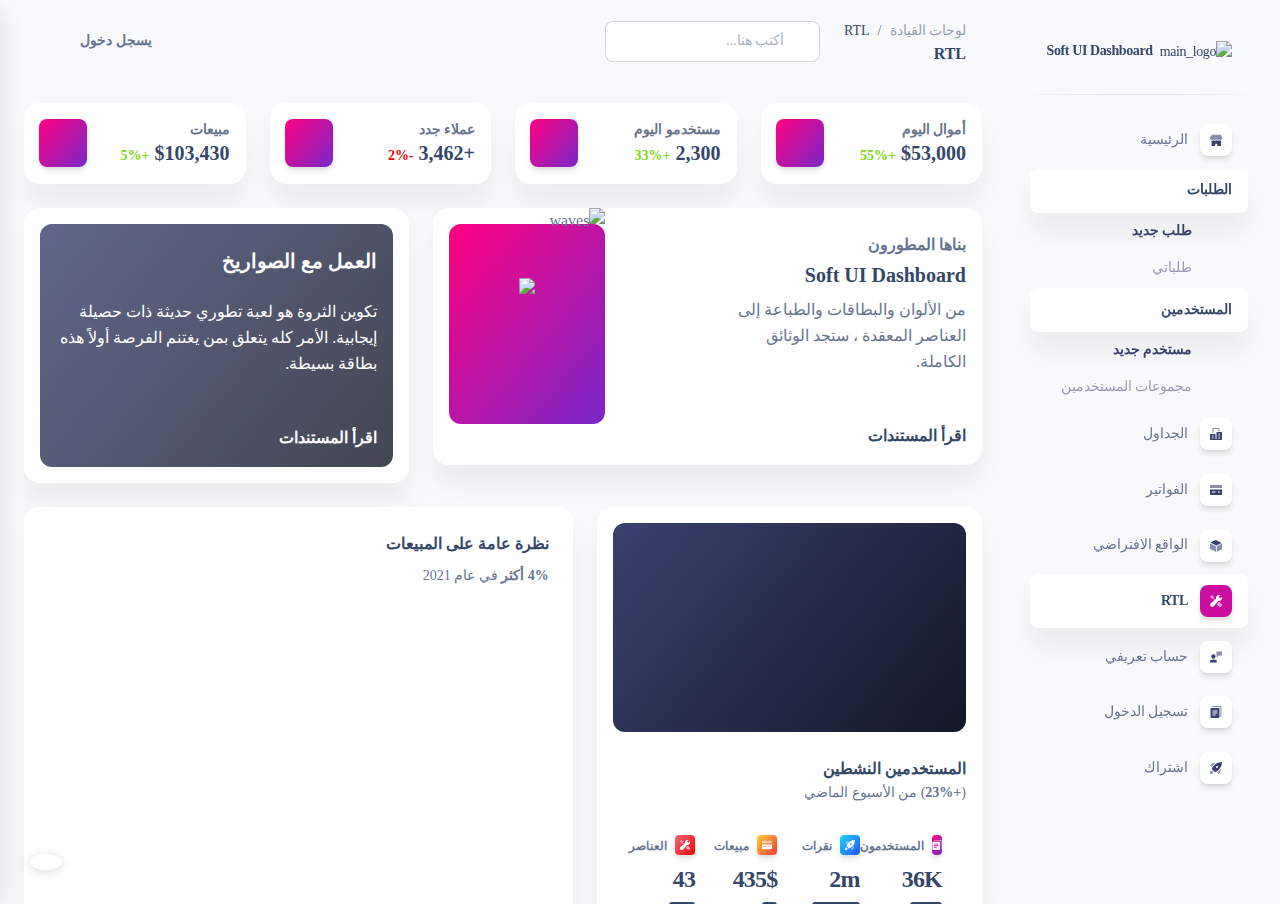
==== pages/index.html @ 24df9a66 "added new user page renamed rtl to index" ====
<!--
=========================================================
* Soft UI Dashboard - v1.0.3
=========================================================

* Product Page: https://www.creative-tim.com/product/soft-ui-dashboard
* Copyright 2021 Creative Tim (https://www.creative-tim.com)
* Licensed under MIT (https://www.creative-tim.com/license)

* Coded by Creative Tim

=========================================================

* The above copyright notice and this permission notice shall be included in all copies or substantial portions of the Software.
-->
<!DOCTYPE html>
<html lang="ar" dir="rtl">

<head>
  <meta charset="utf-8" />
  <meta name="viewport" content="width=device-width, initial-scale=1, shrink-to-fit=no">
  <link rel="apple-touch-icon" sizes="76x76" href="../assets/img/apple-icon.png">
  <link rel="icon" type="image/png" href="../assets/img/favicon.png">
  <title>
    Soft UI Dashboard by Creative Tim
  </title>
  <!--     Fonts and icons     -->
  <link href="https://fonts.googleapis.com/css?family=Open+Sans:300,400,600,700" rel="stylesheet" />
  <!-- Nucleo Icons -->
  <link href="../assets/css/nucleo-icons.css" rel="stylesheet" />
  <link href="../assets/css/nucleo-svg.css" rel="stylesheet" />
  <!-- Font Awesome Icons -->
  <script src="https://kit.fontawesome.com/42d5adcbca.js" crossorigin="anonymous"></script>
  <link href="../assets/css/nucleo-svg.css" rel="stylesheet" />
  <!-- Saudi font-->
  <link rel="stylesheet" type="text/css" href="https://www.fontstatic.com/f=hanimation" />
  <!-- CSS Files -->
  <link id="pagestyle" href="../assets/css/soft-ui-dashboard-rtl.css" rel="stylesheet" />
</head>

<body class="g-sidenav-show rtl bg-gray-100" style="font-family: 'hanimation' !important;">
  <aside class="sidenav navbar navbar-vertical navbar-expand-xs border-0 border-radius-xl my-3 fixed-end me-3 rotate-caret" id="sidenav-main">
    <div class="sidenav-header">
      <i class="fas fa-times p-3 cursor-pointer text-secondary opacity-5 position-absolute start-0 top-0 d-none d-xl-none" aria-hidden="true" id="iconSidenav"></i>
      <a class="navbar-brand m-0" href="https://demos.creative-tim.com/soft-ui-dashboard/pages/dashboard.html" target="_blank">
        <img src="../assets/img/logo-ct.png" class="navbar-brand-img h-100" alt="main_logo">
        <span class="me-1 font-weight-bold">Soft UI Dashboard</span>
      </a>
    </div>
    <hr class="horizontal dark mt-0">
    <div class="collapse navbar-collapse px-0 w-auto  max-height-vh-100 h-100" id="sidenav-collapse-main">
      <ul class="navbar-nav">
        <li class="nav-item">
          <a class="nav-link " href="../pages/dashboard.html">
            <div class="icon icon-shape icon-sm shadow border-radius-md bg-white text-center ms-2 d-flex align-items-center justify-content-center">
              <svg width="12px" height="12px" viewBox="0 0 45 40" version="1.1" xmlns="http://www.w3.org/2000/svg" xmlns:xlink="http://www.w3.org/1999/xlink">
                <title>shop </title>
                <g stroke="none" stroke-width="1" fill="none" fill-rule="evenodd">
                  <g transform="translate(-1716.000000, -439.000000)" fill="#FFFFFF" fill-rule="nonzero">
                    <g transform="translate(1716.000000, 291.000000)">
                      <g transform="translate(0.000000, 148.000000)">
                        <path class="color-background opacity-6" d="M46.7199583,10.7414583 L40.8449583,0.949791667 C40.4909749,0.360605034 39.8540131,0 39.1666667,0 L7.83333333,0 C7.1459869,0 6.50902508,0.360605034 6.15504167,0.949791667 L0.280041667,10.7414583 C0.0969176761,11.0460037 -1.23209662e-05,11.3946378 -1.23209662e-05,11.75 C-0.00758042603,16.0663731 3.48367543,19.5725301 7.80004167,19.5833333 L7.81570833,19.5833333 C9.75003686,19.5882688 11.6168794,18.8726691 13.0522917,17.5760417 C16.0171492,20.2556967 20.5292675,20.2556967 23.494125,17.5760417 C26.4604562,20.2616016 30.9794188,20.2616016 33.94575,17.5760417 C36.2421905,19.6477597 39.5441143,20.1708521 42.3684437,18.9103691 C45.1927731,17.649886 47.0084685,14.8428276 47.0000295,11.75 C47.0000295,11.3946378 46.9030823,11.0460037 46.7199583,10.7414583 Z"></path>
                        <path class="color-background" d="M39.198,22.4912623 C37.3776246,22.4928106 35.5817531,22.0149171 33.951625,21.0951667 L33.92225,21.1107282 C31.1430221,22.6838032 27.9255001,22.9318916 24.9844167,21.7998837 C24.4750389,21.605469 23.9777983,21.3722567 23.4960833,21.1018359 L23.4745417,21.1129513 C20.6961809,22.6871153 17.4786145,22.9344611 14.5386667,21.7998837 C14.029926,21.6054643 13.533337,21.3722507 13.0522917,21.1018359 C11.4250962,22.0190609 9.63246555,22.4947009 7.81570833,22.4912623 C7.16510551,22.4842162 6.51607673,22.4173045 5.875,22.2911849 L5.875,44.7220845 C5.875,45.9498589 6.7517757,46.9451667 7.83333333,46.9451667 L19.5833333,46.9451667 L19.5833333,33.6066734 L27.4166667,33.6066734 L27.4166667,46.9451667 L39.1666667,46.9451667 C40.2482243,46.9451667 41.125,45.9498589 41.125,44.7220845 L41.125,22.2822926 C40.4887822,22.4116582 39.8442868,22.4815492 39.198,22.4912623 Z"></path>
                      </g>
                    </g>
                  </g>
                </g>
              </svg>
            </div>
            <span class="nav-link-text me-1">الرئيسية</span>
          </a>
        </li>
        <li class="nav-item">
          <a data-bs-toggle="collapse" href="#orders" class="nav-link active" aria-controls="orders" role="button" aria-expanded="true">
            
            <span class="nav-link-text ms-1">الطلبات</span>
          </a>
          <div class="collapse show" id="orders">
            <ul class="nav ms-4 ps-3">
              <li class="nav-item active">
                <a class="nav-link active" href="../../pages/dashboards/default.html">
                  <span class="sidenav-mini-icon"> D </span>
                  <span class="sidenav-normal"> طلب جديد </span>
                </a>
              </li>
              <li class="nav-item ">
                <a class="nav-link " href="../../pages/dashboards/automotive.html">
                  <span class="sidenav-mini-icon"> A </span>
                  <span class="sidenav-normal"> طلباتي </span>
                </a>
              </li>
            </ul>
          </div>
        </li>
        <li class="nav-item">
          <a data-bs-toggle="collapse" href="#usersSection" class="nav-link active" aria-controls="#usersSection" role="button" aria-expanded="false">
            <span class="nav-link-text ms-1">المستخدمين</span>
          </a>
          <div class="collapse show" id="usersSection">
            <ul class="nav ms-4 ps-3">
              <li class="nav-item active">
                <a class="nav-link active" href="../../pages/dashboards/default.html">
                  <span class="sidenav-mini-icon"> D </span>
                  <span class="sidenav-normal">مستخدم جديد</span>
                </a>
              </li>
              <li class="nav-item ">
                <a class="nav-link " href="../../pages/dashboards/automotive.html">
                  <span class="sidenav-mini-icon"> A </span>
                  <span class="sidenav-normal"> مجموعات المستخدمين </span>
                </a>
              </li>
            </ul>
          </div>
        </li>
        <li class="nav-item">
          <a class="nav-link " href="../pages/tables.html">
            <div class="icon icon-shape icon-sm shadow border-radius-md bg-white text-center ms-2 d-flex align-items-center justify-content-center">
              <svg width="12px" height="12px" viewBox="0 0 42 42" version="1.1" xmlns="http://www.w3.org/2000/svg" xmlns:xlink="http://www.w3.org/1999/xlink">
                <title>office</title>
                <g stroke="none" stroke-width="1" fill="none" fill-rule="evenodd">
                  <g transform="translate(-1869.000000, -293.000000)" fill="#FFFFFF" fill-rule="nonzero">
                    <g transform="translate(1716.000000, 291.000000)">
                      <g transform="translate(153.000000, 2.000000)">
                        <path class="color-background opacity-6" d="M12.25,17.5 L8.75,17.5 L8.75,1.75 C8.75,0.78225 9.53225,0 10.5,0 L31.5,0 C32.46775,0 33.25,0.78225 33.25,1.75 L33.25,12.25 L29.75,12.25 L29.75,3.5 L12.25,3.5 L12.25,17.5 Z"></path>
                        <path class="color-background" d="M40.25,14 L24.5,14 C23.53225,14 22.75,14.78225 22.75,15.75 L22.75,38.5 L19.25,38.5 L19.25,22.75 C19.25,21.78225 18.46775,21 17.5,21 L1.75,21 C0.78225,21 0,21.78225 0,22.75 L0,40.25 C0,41.21775 0.78225,42 1.75,42 L40.25,42 C41.21775,42 42,41.21775 42,40.25 L42,15.75 C42,14.78225 41.21775,14 40.25,14 Z M12.25,36.75 L7,36.75 L7,33.25 L12.25,33.25 L12.25,36.75 Z M12.25,29.75 L7,29.75 L7,26.25 L12.25,26.25 L12.25,29.75 Z M35,36.75 L29.75,36.75 L29.75,33.25 L35,33.25 L35,36.75 Z M35,29.75 L29.75,29.75 L29.75,26.25 L35,26.25 L35,29.75 Z M35,22.75 L29.75,22.75 L29.75,19.25 L35,19.25 L35,22.75 Z"></path>
                      </g>
                    </g>
                  </g>
                </g>
              </svg>
            </div>
            <span class="nav-link-text me-1">الجداول</span>
          </a>
        </li>
        <li class="nav-item">
          <a class="nav-link " href="../pages/billing.html">
            <div class="icon icon-shape icon-sm shadow border-radius-md bg-white text-center ms-2 d-flex align-items-center justify-content-center">
              <svg width="12px" height="12px" viewBox="0 0 43 36" version="1.1" xmlns="http://www.w3.org/2000/svg" xmlns:xlink="http://www.w3.org/1999/xlink">
                <title>credit-card</title>
                <g stroke="none" stroke-width="1" fill="none" fill-rule="evenodd">
                  <g transform="translate(-2169.000000, -745.000000)" fill="#FFFFFF" fill-rule="nonzero">
                    <g transform="translate(1716.000000, 291.000000)">
                      <g transform="translate(453.000000, 454.000000)">
                        <path class="color-background opacity-6" d="M43,10.7482083 L43,3.58333333 C43,1.60354167 41.3964583,0 39.4166667,0 L3.58333333,0 C1.60354167,0 0,1.60354167 0,3.58333333 L0,10.7482083 L43,10.7482083 Z"></path>
                        <path class="color-background" d="M0,16.125 L0,32.25 C0,34.2297917 1.60354167,35.8333333 3.58333333,35.8333333 L39.4166667,35.8333333 C41.3964583,35.8333333 43,34.2297917 43,32.25 L43,16.125 L0,16.125 Z M19.7083333,26.875 L7.16666667,26.875 L7.16666667,23.2916667 L19.7083333,23.2916667 L19.7083333,26.875 Z M35.8333333,26.875 L28.6666667,26.875 L28.6666667,23.2916667 L35.8333333,23.2916667 L35.8333333,26.875 Z"></path>
                      </g>
                    </g>
                  </g>
                </g>
              </svg>
            </div>
            <span class="nav-link-text me-1">الفواتير</span>
          </a>
        </li>
        <li class="nav-item">
          <a class="nav-link " href="../pages/virtual-reality.html">
            <div class="icon icon-shape icon-sm shadow border-radius-md bg-white text-center ms-2 d-flex align-items-center justify-content-center">
              <svg width="12px" height="12px" viewBox="0 0 42 42" version="1.1" xmlns="http://www.w3.org/2000/svg" xmlns:xlink="http://www.w3.org/1999/xlink">
                <title>box-3d-50</title>
                <g stroke="none" stroke-width="1" fill="none" fill-rule="evenodd">
                  <g transform="translate(-2319.000000, -291.000000)" fill="#FFFFFF" fill-rule="nonzero">
                    <g transform="translate(1716.000000, 291.000000)">
                      <g transform="translate(603.000000, 0.000000)">
                        <path class="color-background" d="M22.7597136,19.3090182 L38.8987031,11.2395234 C39.3926816,10.9925342 39.592906,10.3918611 39.3459167,9.89788265 C39.249157,9.70436312 39.0922432,9.5474453 38.8987261,9.45068056 L20.2741875,0.1378125 L20.2741875,0.1378125 C19.905375,-0.04725 19.469625,-0.04725 19.0995,0.1378125 L3.1011696,8.13815822 C2.60720568,8.38517662 2.40701679,8.98586148 2.6540352,9.4798254 C2.75080129,9.67332903 2.90771305,9.83023153 3.10122239,9.9269862 L21.8652864,19.3090182 C22.1468139,19.4497819 22.4781861,19.4497819 22.7597136,19.3090182 Z"></path>
                        <path class="color-background opacity-6" d="M23.625,22.429159 L23.625,39.8805372 C23.625,40.4328219 24.0727153,40.8805372 24.625,40.8805372 C24.7802551,40.8805372 24.9333778,40.8443874 25.0722402,40.7749511 L41.2741875,32.673375 L41.2741875,32.673375 C41.719125,32.4515625 42,31.9974375 42,31.5 L42,14.241659 C42,13.6893742 41.5522847,13.241659 41,13.241659 C40.8447549,13.241659 40.6916418,13.2778041 40.5527864,13.3472318 L24.1777864,21.5347318 C23.8390024,21.7041238 23.625,22.0503869 23.625,22.429159 Z"></path>
                        <path class="color-background opacity-6" d="M20.4472136,21.5347318 L1.4472136,12.0347318 C0.953235098,11.7877425 0.352562058,11.9879669 0.105572809,12.4819454 C0.0361450918,12.6208008 6.47121774e-16,12.7739139 0,12.929159 L0,30.1875 L0,30.1875 C0,30.6849375 0.280875,31.1390625 0.7258125,31.3621875 L19.5528096,40.7750766 C20.0467945,41.0220531 20.6474623,40.8218132 20.8944388,40.3278283 C20.963859,40.1889789 21,40.0358742 21,39.8806379 L21,22.429159 C21,22.0503869 20.7859976,21.7041238 20.4472136,21.5347318 Z"></path>
                      </g>
                    </g>
                  </g>
                </g>
              </svg>
            </div>
            <span class="nav-link-text me-1">الواقع الافتراضي</span>
          </a>
        </li>
        <li class="nav-item">
          <a class="nav-link active" href="../pages/rtl.html">
            <div class="icon icon-shape icon-sm shadow border-radius-md bg-white text-center ms-2 d-flex align-items-center justify-content-center">
              <svg width="12px" height="12px" viewBox="0 0 40 40" version="1.1" xmlns="http://www.w3.org/2000/svg" xmlns:xlink="http://www.w3.org/1999/xlink">
                <title>settings</title>
                <g stroke="none" stroke-width="1" fill="none" fill-rule="evenodd">
                  <g transform="translate(-2020.000000, -442.000000)" fill="#FFFFFF" fill-rule="nonzero">
                    <g transform="translate(1716.000000, 291.000000)">
                      <g transform="translate(304.000000, 151.000000)">
                        <polygon class="color-background opacity-6" points="18.0883333 15.7316667 11.1783333 8.82166667 13.3333333 6.66666667 6.66666667 0 0 6.66666667 6.66666667 13.3333333 8.82166667 11.1783333 15.315 17.6716667"></polygon>
                        <path class="color-background opacity-6" d="M31.5666667,23.2333333 C31.0516667,23.2933333 30.53,23.3333333 30,23.3333333 C29.4916667,23.3333333 28.9866667,23.3033333 28.48,23.245 L22.4116667,30.7433333 L29.9416667,38.2733333 C32.2433333,40.575 35.9733333,40.575 38.275,38.2733333 L38.275,38.2733333 C40.5766667,35.9716667 40.5766667,32.2416667 38.275,29.94 L31.5666667,23.2333333 Z"></path>
                        <path class="color-background" d="M33.785,11.285 L28.715,6.215 L34.0616667,0.868333333 C32.82,0.315 31.4483333,0 30,0 C24.4766667,0 20,4.47666667 20,10 C20,10.99 20.1483333,11.9433333 20.4166667,12.8466667 L2.435,27.3966667 C0.95,28.7083333 0.0633333333,30.595 0.00333333333,32.5733333 C-0.0583333333,34.5533333 0.71,36.4916667 2.11,37.89 C3.47,39.2516667 5.27833333,40 7.20166667,40 C9.26666667,40 11.2366667,39.1133333 12.6033333,37.565 L27.1533333,19.5833333 C28.0566667,19.8516667 29.01,20 30,20 C35.5233333,20 40,15.5233333 40,10 C40,8.55166667 39.685,7.18 39.1316667,5.93666667 L33.785,11.285 Z"></path>
                      </g>
                    </g>
                  </g>
                </g>
              </svg>
            </div>
            <span class="nav-link-text me-1">RTL</span>
          </a>
        </li>
        <li class="nav-item">
          <a class="nav-link " href="../pages/profile.html">
            <div class="icon icon-shape icon-sm shadow border-radius-md bg-white text-center ms-2 d-flex align-items-center justify-content-center">
              <svg width="12px" height="12px" viewBox="0 0 46 42" version="1.1" xmlns="http://www.w3.org/2000/svg" xmlns:xlink="http://www.w3.org/1999/xlink">
                <title>customer-support</title>
                <g stroke="none" stroke-width="1" fill="none" fill-rule="evenodd">
                  <g transform="translate(-1717.000000, -291.000000)" fill="#FFFFFF" fill-rule="nonzero">
                    <g transform="translate(1716.000000, 291.000000)">
                      <g transform="translate(1.000000, 0.000000)">
                        <path class="color-background opacity-6" d="M45,0 L26,0 C25.447,0 25,0.447 25,1 L25,20 C25,20.379 25.214,20.725 25.553,20.895 C25.694,20.965 25.848,21 26,21 C26.212,21 26.424,20.933 26.6,20.8 L34.333,15 L45,15 C45.553,15 46,14.553 46,14 L46,1 C46,0.447 45.553,0 45,0 Z"></path>
                        <path class="color-background" d="M22.883,32.86 C20.761,32.012 17.324,31 13,31 C8.676,31 5.239,32.012 3.116,32.86 C1.224,33.619 0,35.438 0,37.494 L0,41 C0,41.553 0.447,42 1,42 L25,42 C25.553,42 26,41.553 26,41 L26,37.494 C26,35.438 24.776,33.619 22.883,32.86 Z"></path>
                        <path class="color-background" d="M13,28 C17.432,28 21,22.529 21,18 C21,13.589 17.411,10 13,10 C8.589,10 5,13.589 5,18 C5,22.529 8.568,28 13,28 Z"></path>
                      </g>
                    </g>
                  </g>
                </g>
              </svg>
            </div>
            <span class="nav-link-text me-1">حساب تعريفي</span>
          </a>
        </li>
        <li class="nav-item">
          <a class="nav-link " href="../pages/sign-in.html">
            <div class="icon icon-shape icon-sm shadow border-radius-md bg-white text-center ms-2 d-flex align-items-center justify-content-center">
              <svg width="12px" height="12px" viewBox="0 0 40 44" version="1.1" xmlns="http://www.w3.org/2000/svg" xmlns:xlink="http://www.w3.org/1999/xlink">
                <title>document</title>
                <g stroke="none" stroke-width="1" fill="none" fill-rule="evenodd">
                  <g transform="translate(-1870.000000, -591.000000)" fill="#FFFFFF" fill-rule="nonzero">
                    <g transform="translate(1716.000000, 291.000000)">
                      <g transform="translate(154.000000, 300.000000)">
                        <path class="color-background opacity-6" d="M40,40 L36.3636364,40 L36.3636364,3.63636364 L5.45454545,3.63636364 L5.45454545,0 L38.1818182,0 C39.1854545,0 40,0.814545455 40,1.81818182 L40,40 Z"></path>
                        <path class="color-background" d="M30.9090909,7.27272727 L1.81818182,7.27272727 C0.814545455,7.27272727 0,8.08727273 0,9.09090909 L0,41.8181818 C0,42.8218182 0.814545455,43.6363636 1.81818182,43.6363636 L30.9090909,43.6363636 C31.9127273,43.6363636 32.7272727,42.8218182 32.7272727,41.8181818 L32.7272727,9.09090909 C32.7272727,8.08727273 31.9127273,7.27272727 30.9090909,7.27272727 Z M18.1818182,34.5454545 L7.27272727,34.5454545 L7.27272727,30.9090909 L18.1818182,30.9090909 L18.1818182,34.5454545 Z M25.4545455,27.2727273 L7.27272727,27.2727273 L7.27272727,23.6363636 L25.4545455,23.6363636 L25.4545455,27.2727273 Z M25.4545455,20 L7.27272727,20 L7.27272727,16.3636364 L25.4545455,16.3636364 L25.4545455,20 Z"></path>
                      </g>
                    </g>
                  </g>
                </g>
              </svg>
            </div>
            <span class="nav-link-text me-1">تسجيل الدخول</span>
          </a>
        </li>
        <li class="nav-item">
          <a class="nav-link " href="../pages/sign-up.html">
            <div class="icon icon-shape icon-sm shadow border-radius-md bg-white text-center ms-2 d-flex align-items-center justify-content-center">
              <svg width="12px" height="20px" viewBox="0 0 40 40" version="1.1" xmlns="http://www.w3.org/2000/svg" xmlns:xlink="http://www.w3.org/1999/xlink">
                <title>spaceship</title>
                <g stroke="none" stroke-width="1" fill="none" fill-rule="evenodd">
                  <g transform="translate(-1720.000000, -592.000000)" fill="#FFFFFF" fill-rule="nonzero">
                    <g transform="translate(1716.000000, 291.000000)">
                      <g transform="translate(4.000000, 301.000000)">
                        <path class="color-background" d="M39.3,0.706666667 C38.9660984,0.370464027 38.5048767,0.192278529 38.0316667,0.216666667 C14.6516667,1.43666667 6.015,22.2633333 5.93166667,22.4733333 C5.68236407,23.0926189 5.82664679,23.8009159 6.29833333,24.2733333 L15.7266667,33.7016667 C16.2013871,34.1756798 16.9140329,34.3188658 17.535,34.065 C17.7433333,33.98 38.4583333,25.2466667 39.7816667,1.97666667 C39.8087196,1.50414529 39.6335979,1.04240574 39.3,0.706666667 Z M25.69,19.0233333 C24.7367525,19.9768687 23.3029475,20.2622391 22.0572426,19.7463614 C20.8115377,19.2304837 19.9992882,18.0149658 19.9992882,16.6666667 C19.9992882,15.3183676 20.8115377,14.1028496 22.0572426,13.5869719 C23.3029475,13.0710943 24.7367525,13.3564646 25.69,14.31 C26.9912731,15.6116662 26.9912731,17.7216672 25.69,19.0233333 L25.69,19.0233333 Z"></path>
                        <path class="color-background opacity-6" d="M1.855,31.4066667 C3.05106558,30.2024182 4.79973884,29.7296005 6.43969145,30.1670277 C8.07964407,30.6044549 9.36054508,31.8853559 9.7979723,33.5253085 C10.2353995,35.1652612 9.76258177,36.9139344 8.55833333,38.11 C6.70666667,39.9616667 0,40 0,40 C0,40 0,33.2566667 1.855,31.4066667 Z"></path>
                        <path class="color-background opacity-6" d="M17.2616667,3.90166667 C12.4943643,3.07192755 7.62174065,4.61673894 4.20333333,8.04166667 C3.31200265,8.94126033 2.53706177,9.94913142 1.89666667,11.0416667 C1.5109569,11.6966059 1.61721591,12.5295394 2.155,13.0666667 L5.47,16.3833333 C8.55036617,11.4946947 12.5559074,7.25476565 17.2616667,3.90166667 L17.2616667,3.90166667 Z"></path>
                        <path class="color-background opacity-6" d="M36.0983333,22.7383333 C36.9280725,27.5056357 35.3832611,32.3782594 31.9583333,35.7966667 C31.0587397,36.6879974 30.0508686,37.4629382 28.9583333,38.1033333 C28.3033941,38.4890431 27.4704606,38.3827841 26.9333333,37.845 L23.6166667,34.53 C28.5053053,31.4496338 32.7452344,27.4440926 36.0983333,22.7383333 L36.0983333,22.7383333 Z"></path>
                      </g>
                    </g>
                  </g>
                </g>
              </svg>
            </div>
            <span class="nav-link-text me-1">اشتراك</span>
          </a>
        </li>
      </ul>
    </div>
    <div class="sidenav-footer mx-3 ">
      <div class="card card-background shadow-none card-background-mask-secondary" id="sidenavCard">
        <div class="full-background" style="background-image: url('../assets/img/curved-images/white-curved.jpeg')"></div>
        <div class="card-body text-start p-3 w-100">
          <div class="icon icon-shape icon-sm bg-white shadow text-center mb-3 d-flex align-items-center justify-content-center border-radius-md">
            <i class="ni ni-diamond text-dark text-gradient text-lg top-0" aria-hidden="true" id="sidenavCardIcon"></i>
          </div>
          <div class="docs-info">
            <h6 class="text-white up mb-0 text-end">تحتاج مساعدة?</h6>
            <p class="text-xs font-weight-bold text-end">يرجى التحقق من مستنداتنا</p>
            <a href="https://www.creative-tim.com/learning-lab/bootstrap/license/soft-ui-dashboard" target="_blank" class="btn btn-white btn-sm w-100 mb-0">توثيق</a>
          </div>
        </div>
      </div>
      <a class="btn bg-gradient-primary mt-4 w-100" href="https://www.creative-tim.com/product/soft-ui-dashboard-pro?ref=sidebarfree" type="button">Upgrade to pro</a>
    </div>
  </aside>
  <main class="main-content position-relative max-height-vh-100 h-100 mt-1 border-radius-lg overflow-hidden">
    <!-- Navbar -->
    <nav class="navbar navbar-main navbar-expand-lg px-0 mx-4 shadow-none border-radius-xl" id="navbarBlur" navbar-scroll="true">
      <div class="container-fluid py-1 px-3">
        <nav aria-label="breadcrumb">
          <ol class="breadcrumb bg-transparent mb-0 pb-0 pt-1 px-0 ">
            <li class="breadcrumb-item text-sm ps-2"><a class="opacity-5 text-dark" href="javascript:;">لوحات القيادة</a></li>
            <li class="breadcrumb-item text-sm text-dark active" aria-current="page">RTL</li>
          </ol>
          <h6 class="font-weight-bolder mb-0">RTL</h6>
        </nav>
        <div class="collapse navbar-collapse mt-sm-0 mt-2 px-0" id="navbar">
          <div class="ms-md-auto pe-md-3 d-flex align-items-center">
            <div class="input-group">
              <span class="input-group-text text-body"><i class="fas fa-search" aria-hidden="true"></i></span>
              <input type="text" class="form-control" placeholder="أكتب هنا...">
            </div>
          </div>
          <ul class="navbar-nav me-auto ms-0 justify-content-end">
            <li class="nav-item d-flex align-items-center">
              <a href="javascript:;" class="nav-link text-body font-weight-bold px-0">
                <i class="fa fa-user me-sm-1"></i>
                <span class="d-sm-inline d-none">يسجل دخول</span>
              </a>
            </li>
            <li class="nav-item d-xl-none pe-3 d-flex align-items-center">
              <a href="javascript:;" class="nav-link text-body p-0" id="iconNavbarSidenav">
                <div class="sidenav-toggler-inner">
                  <i class="sidenav-toggler-line"></i>
                  <i class="sidenav-toggler-line"></i>
                  <i class="sidenav-toggler-line"></i>
                </div>
              </a>
            </li>
            <li class="nav-item px-3 d-flex align-items-center">
              <a href="javascript:;" class="nav-link text-body p-0">
                <i class="fa fa-cog fixed-plugin-button-nav cursor-pointer"></i>
              </a>
            </li>
            <li class="nav-item dropdown ps-2 d-flex align-items-center">
              <a href="javascript:;" class="nav-link text-body p-0" id="dropdownMenuButton" data-bs-toggle="dropdown" aria-expanded="false">
                <i class="fa fa-bell cursor-pointer"></i>
              </a>
              <ul class="dropdown-menu  px-2 py-3 me-sm-n4" aria-labelledby="dropdownMenuButton">
                <li class="mb-2">
                  <a class="dropdown-item border-radius-md" href="javascript:;">
                    <div class="d-flex py-1">
                      <div class="my-auto">
                        <img src="../assets/img/team-2.jpg" class="avatar avatar-sm  ms-3 ">
                      </div>
                      <div class="d-flex flex-column justify-content-center">
                        <h6 class="text-sm font-weight-normal mb-1">
                          <span class="font-weight-bold">New message</span> from Laur
                        </h6>
                        <p class="text-xs text-secondary mb-0">
                          <i class="fa fa-clock me-1"></i>
                          13 minutes ago
                        </p>
                      </div>
                    </div>
                  </a>
                </li>
                <li class="mb-2">
                  <a class="dropdown-item border-radius-md" href="javascript:;">
                    <div class="d-flex py-1">
                      <div class="my-auto">
                        <img src="../assets/img/small-logos/logo-spotify.svg" class="avatar avatar-sm bg-gradient-dark  ms-3 ">
                      </div>
                      <div class="d-flex flex-column justify-content-center">
                        <h6 class="text-sm font-weight-normal mb-1">
                          <span class="font-weight-bold">New album</span> by Travis Scott
                        </h6>
                        <p class="text-xs text-secondary mb-0">
                          <i class="fa fa-clock me-1"></i>
                          1 day
                        </p>
                      </div>
                    </div>
                  </a>
                </li>
                <li>
                  <a class="dropdown-item border-radius-md" href="javascript:;">
                    <div class="d-flex py-1">
                      <div class="avatar avatar-sm bg-gradient-secondary  ms-3  my-auto">
                        <svg width="12px" height="12px" viewBox="0 0 43 36" version="1.1" xmlns="http://www.w3.org/2000/svg" xmlns:xlink="http://www.w3.org/1999/xlink">
                          <title>credit-card</title>
                          <g stroke="none" stroke-width="1" fill="none" fill-rule="evenodd">
                            <g transform="translate(-2169.000000, -745.000000)" fill="#FFFFFF" fill-rule="nonzero">
                              <g transform="translate(1716.000000, 291.000000)">
                                <g transform="translate(453.000000, 454.000000)">
                                  <path class="color-background" d="M43,10.7482083 L43,3.58333333 C43,1.60354167 41.3964583,0 39.4166667,0 L3.58333333,0 C1.60354167,0 0,1.60354167 0,3.58333333 L0,10.7482083 L43,10.7482083 Z" opacity="0.593633743"></path>
                                  <path class="color-background" d="M0,16.125 L0,32.25 C0,34.2297917 1.60354167,35.8333333 3.58333333,35.8333333 L39.4166667,35.8333333 C41.3964583,35.8333333 43,34.2297917 43,32.25 L43,16.125 L0,16.125 Z M19.7083333,26.875 L7.16666667,26.875 L7.16666667,23.2916667 L19.7083333,23.2916667 L19.7083333,26.875 Z M35.8333333,26.875 L28.6666667,26.875 L28.6666667,23.2916667 L35.8333333,23.2916667 L35.8333333,26.875 Z"></path>
                                </g>
                              </g>
                            </g>
                          </g>
                        </svg>
                      </div>
                      <div class="d-flex flex-column justify-content-center">
                        <h6 class="text-sm font-weight-normal mb-1">
                          Payment successfully completed
                        </h6>
                        <p class="text-xs text-secondary mb-0">
                          <i class="fa fa-clock me-1"></i>
                          2 days
                        </p>
                      </div>
                    </div>
                  </a>
                </li>
              </ul>
            </li>
          </ul>
        </div>
      </div>
    </nav>
    <!-- End Navbar -->
    <div class="container-fluid py-4">
      <div class="row">
        <div class="col-lg-3 col-sm-6 mb-lg-0 mb-4">
          <div class="card">
            <div class="card-body p-3">
              <div class="row">
                <div class="col-8">
                  <div class="numbers">
                    <p class="text-sm mb-0 text-capitalize font-weight-bold">أموال اليوم</p>
                    <h5 class="font-weight-bolder mb-0">
                      $53,000
                      <span class="text-success text-sm font-weight-bolder">+55%</span>
                    </h5>
                  </div>
                </div>
                <div class="col-4 text-start">
                  <div class="icon icon-shape bg-gradient-primary shadow text-center border-radius-md">
                    <i class="ni ni-money-coins text-lg opacity-10" aria-hidden="true"></i>
                  </div>
                </div>
              </div>
            </div>
          </div>
        </div>
        <div class="col-lg-3 col-sm-6 mb-lg-0 mb-4">
          <div class="card">
            <div class="card-body p-3">
              <div class="row">
                <div class="col-8">
                  <div class="numbers">
                    <p class="text-sm mb-0 text-capitalize font-weight-bold">مستخدمو اليوم</p>
                    <h5 class="font-weight-bolder mb-0">
                      2,300
                      <span class="text-success text-sm font-weight-bolder">+33%</span>
                    </h5>
                  </div>
                </div>
                <div class="col-4 text-start">
                  <div class="icon icon-shape bg-gradient-primary shadow text-center border-radius-md">
                    <i class="ni ni-world text-lg opacity-10" aria-hidden="true"></i>
                  </div>
                </div>
              </div>
            </div>
          </div>
        </div>
        <div class="col-lg-3 col-sm-6 mb-lg-0 mb-4">
          <div class="card">
            <div class="card-body p-3">
              <div class="row">
                <div class="col-8">
                  <div class="numbers">
                    <p class="text-sm mb-0 text-capitalize font-weight-bold">عملاء جدد</p>
                    <h5 class="font-weight-bolder mb-0">
                      +3,462
                      <span class="text-danger text-sm font-weight-bolder">-2%</span>
                    </h5>
                  </div>
                </div>
                <div class="col-4 text-start">
                  <div class="icon icon-shape bg-gradient-primary shadow text-center border-radius-md">
                    <i class="ni ni-paper-diploma text-lg opacity-10" aria-hidden="true"></i>
                  </div>
                </div>
              </div>
            </div>
          </div>
        </div>
        <div class="col-lg-3 col-sm-6">
          <div class="card">
            <div class="card-body p-3">
              <div class="row">
                <div class="col-8">
                  <div class="numbers">
                    <p class="text-sm mb-0 text-capitalize font-weight-bold">مبيعات</p>
                    <h5 class="font-weight-bolder mb-0">
                      $103,430
                      <span class="text-success text-sm font-weight-bolder">+5%</span>
                    </h5>
                  </div>
                </div>
                <div class="col-4 text-start">
                  <div class="icon icon-shape bg-gradient-primary shadow text-center border-radius-md">
                    <i class="ni ni-cart text-lg opacity-10" aria-hidden="true"></i>
                  </div>
                </div>
              </div>
            </div>
          </div>
        </div>
      </div>
      <div class="row mt-4">
        <div class="col-lg-7 mb-lg-0 mb-4">
          <div class="card">
            <div class="card-body p-3">
              <div class="row">
                <div class="col-lg-6 mb-lg-0 mb-4">
                  <div class="d-flex flex-column h-100">
                    <p class="mb-1 pt-2 text-bold">بناها المطورون</p>
                    <h5 class="font-weight-bolder">Soft UI Dashboard</h5>
                    <p class="mb-5">من الألوان والبطاقات والطباعة إلى العناصر المعقدة ، ستجد الوثائق الكاملة.</p>
                    <a class="text-dark font-weight-bold ps-1 mb-0 icon-move-left mt-auto" href="javascript:;">
                      اقرأ المستندات
                      <i class="fas fa-arrow-left text-sm ms-1" aria-hidden="true"></i>
                    </a>
                  </div>
                </div>
                <div class="col-lg-4 me-auto ms-0 text-center">
                  <div class="bg-gradient-primary border-radius-lg min-height-200">
                    <img src="../assets/img/shapes/waves-white.svg" class="position-absolute h-100 top-0 d-md-block d-none" alt="waves">
                    <div class="position-relative pt-5 pb-4">
                      <img class="max-width-500 w-100 position-relative z-index-2" src="../assets/img/illustrations/rocket-white.png">
                    </div>
                  </div>
                </div>
              </div>
            </div>
          </div>
        </div>
        <div class="col-lg-5">
          <div class="card h-100 p-3">
            <div class="overflow-hidden position-relative border-radius-lg bg-cover h-100" style="background-image: url('../assets/img/ivancik.jpg');">
              <span class="mask bg-gradient-dark"></span>
              <div class="card-body position-relative z-index-1 p-3 h-100">
                <div class="d-flex flex-column h-100">
                  <h5 class="text-white font-weight-bolder mb-4 pt-2">العمل مع الصواريخ</h5>
                  <p class="text-white mb-5">تكوين الثروة هو لعبة تطوري حديثة ذات حصيلة إيجابية. الأمر كله يتعلق بمن يغتنم الفرصة أولاً هذه بطاقة بسيطة.</p>
                  <a class="text-white font-weight-bold ps-1 mb-0 icon-move-left mt-auto" href="javascript:;">اقرأ المستندات
                    <i class="fas fa-arrow-left text-sm ms-1" aria-hidden="true"></i>
                  </a>
                </div>
              </div>
            </div>
          </div>
        </div>
      </div>
      <div class="row mt-4">
        <div class="col-lg-5 mb-lg-0 mb-4">
          <div class="card">
            <div class="card-body p-3">
              <div class="bg-gradient-dark border-radius-lg py-3 pe-1 mb-3">
                <div class="chart">
                  <canvas id="chart-bars" class="chart-canvas" height="170px"></canvas>
                </div>
              </div>
              <h6 class="ms-2 mt-4 mb-0"> المستخدمين النشطين </h6>
              <p class="text-sm ms-2"> (<span class="font-weight-bolder">+23%</span>) من الأسبوع الماضي </p>
              <div class="container border-radius-lg">
                <div class="row">
                  <div class="col-3 py-3 ps-0">
                    <div class="d-flex mb-2">
                      <div class="icon icon-shape icon-xxs shadow border-radius-sm bg-gradient-primary text-center ms-2 d-flex align-items-center justify-content-center">
                        <svg width="10px" height="10px" viewBox="0 0 40 44" version="1.1" xmlns="http://www.w3.org/2000/svg" xmlns:xlink="http://www.w3.org/1999/xlink">
                          <title>document</title>
                          <g id="Basic-Elements" stroke="none" stroke-width="1" fill="none" fill-rule="evenodd">
                            <g id="Rounded-Icons" transform="translate(-1870.000000, -591.000000)" fill="#FFFFFF" fill-rule="nonzero">
                              <g id="Icons-with-opacity" transform="translate(1716.000000, 291.000000)">
                                <g id="document" transform="translate(154.000000, 300.000000)">
                                  <path class="color-background" d="M40,40 L36.3636364,40 L36.3636364,3.63636364 L5.45454545,3.63636364 L5.45454545,0 L38.1818182,0 C39.1854545,0 40,0.814545455 40,1.81818182 L40,40 Z" id="Path" opacity="0.603585379"></path>
                                  <path class="color-background" d="M30.9090909,7.27272727 L1.81818182,7.27272727 C0.814545455,7.27272727 0,8.08727273 0,9.09090909 L0,41.8181818 C0,42.8218182 0.814545455,43.6363636 1.81818182,43.6363636 L30.9090909,43.6363636 C31.9127273,43.6363636 32.7272727,42.8218182 32.7272727,41.8181818 L32.7272727,9.09090909 C32.7272727,8.08727273 31.9127273,7.27272727 30.9090909,7.27272727 Z M18.1818182,34.5454545 L7.27272727,34.5454545 L7.27272727,30.9090909 L18.1818182,30.9090909 L18.1818182,34.5454545 Z M25.4545455,27.2727273 L7.27272727,27.2727273 L7.27272727,23.6363636 L25.4545455,23.6363636 L25.4545455,27.2727273 Z M25.4545455,20 L7.27272727,20 L7.27272727,16.3636364 L25.4545455,16.3636364 L25.4545455,20 Z" id="Shape"></path>
                                </g>
                              </g>
                            </g>
                          </g>
                        </svg>
                      </div>
                      <p class="text-xs mt-1 mb-0 font-weight-bold">المستخدمون</p>
                    </div>
                    <h4 class="font-weight-bolder">36K</h4>
                    <div class="progress w-75">
                      <div class="progress-bar bg-dark w-60" role="progressbar" aria-valuenow="60" aria-valuemin="0" aria-valuemax="100"></div>
                    </div>
                  </div>
                  <div class="col-3 py-3 ps-0">
                    <div class="d-flex mb-2">
                      <div class="icon icon-shape icon-xxs shadow border-radius-sm bg-gradient-info text-center ms-2 d-flex align-items-center justify-content-center">
                        <svg width="10px" height="10px" viewBox="0 0 40 40" version="1.1" xmlns="http://www.w3.org/2000/svg" xmlns:xlink="http://www.w3.org/1999/xlink">
                          <title>spaceship</title>
                          <g id="Basic-Elements" stroke="none" stroke-width="1" fill="none" fill-rule="evenodd">
                            <g id="Rounded-Icons" transform="translate(-1720.000000, -592.000000)" fill="#FFFFFF" fill-rule="nonzero">
                              <g id="Icons-with-opacity" transform="translate(1716.000000, 291.000000)">
                                <g id="spaceship" transform="translate(4.000000, 301.000000)">
                                  <path class="color-background" d="M39.3,0.706666667 C38.9660984,0.370464027 38.5048767,0.192278529 38.0316667,0.216666667 C14.6516667,1.43666667 6.015,22.2633333 5.93166667,22.4733333 C5.68236407,23.0926189 5.82664679,23.8009159 6.29833333,24.2733333 L15.7266667,33.7016667 C16.2013871,34.1756798 16.9140329,34.3188658 17.535,34.065 C17.7433333,33.98 38.4583333,25.2466667 39.7816667,1.97666667 C39.8087196,1.50414529 39.6335979,1.04240574 39.3,0.706666667 Z M25.69,19.0233333 C24.7367525,19.9768687 23.3029475,20.2622391 22.0572426,19.7463614 C20.8115377,19.2304837 19.9992882,18.0149658 19.9992882,16.6666667 C19.9992882,15.3183676 20.8115377,14.1028496 22.0572426,13.5869719 C23.3029475,13.0710943 24.7367525,13.3564646 25.69,14.31 C26.9912731,15.6116662 26.9912731,17.7216672 25.69,19.0233333 L25.69,19.0233333 Z" id="Shape"></path>
                                  <path class="color-background" d="M1.855,31.4066667 C3.05106558,30.2024182 4.79973884,29.7296005 6.43969145,30.1670277 C8.07964407,30.6044549 9.36054508,31.8853559 9.7979723,33.5253085 C10.2353995,35.1652612 9.76258177,36.9139344 8.55833333,38.11 C6.70666667,39.9616667 0,40 0,40 C0,40 0,33.2566667 1.855,31.4066667 Z" id="Path"></path>
                                  <path class="color-background" d="M17.2616667,3.90166667 C12.4943643,3.07192755 7.62174065,4.61673894 4.20333333,8.04166667 C3.31200265,8.94126033 2.53706177,9.94913142 1.89666667,11.0416667 C1.5109569,11.6966059 1.61721591,12.5295394 2.155,13.0666667 L5.47,16.3833333 C8.55036617,11.4946947 12.5559074,7.25476565 17.2616667,3.90166667 L17.2616667,3.90166667 Z" id="color-2" opacity="0.598539807"></path>
                                  <path class="color-background" d="M36.0983333,22.7383333 C36.9280725,27.5056357 35.3832611,32.3782594 31.9583333,35.7966667 C31.0587397,36.6879974 30.0508686,37.4629382 28.9583333,38.1033333 C28.3033941,38.4890431 27.4704606,38.3827841 26.9333333,37.845 L23.6166667,34.53 C28.5053053,31.4496338 32.7452344,27.4440926 36.0983333,22.7383333 L36.0983333,22.7383333 Z" id="color-3" opacity="0.598539807"></path>
                                </g>
                              </g>
                            </g>
                          </g>
                        </svg>
                      </div>
                      <p class="text-xs mt-1 mb-0 font-weight-bold">نقرات</p>
                    </div>
                    <h4 class="font-weight-bolder">2m</h4>
                    <div class="progress w-75">
                      <div class="progress-bar bg-dark w-90" role="progressbar" aria-valuenow="90" aria-valuemin="0" aria-valuemax="100"></div>
                    </div>
                  </div>
                  <div class="col-3 py-3 ps-0">
                    <div class="d-flex mb-2">
                      <div class="icon icon-shape icon-xxs shadow border-radius-sm bg-gradient-warning text-center ms-2 d-flex align-items-center justify-content-center">
                        <svg width="10px" height="10px" viewBox="0 0 43 36" version="1.1" xmlns="http://www.w3.org/2000/svg" xmlns:xlink="http://www.w3.org/1999/xlink">
                          <title>credit-card</title>
                          <g id="Basic-Elements" stroke="none" stroke-width="1" fill="none" fill-rule="evenodd">
                            <g id="Rounded-Icons" transform="translate(-2169.000000, -745.000000)" fill="#FFFFFF" fill-rule="nonzero">
                              <g id="Icons-with-opacity" transform="translate(1716.000000, 291.000000)">
                                <g id="credit-card" transform="translate(453.000000, 454.000000)">
                                  <path class="color-background" d="M43,10.7482083 L43,3.58333333 C43,1.60354167 41.3964583,0 39.4166667,0 L3.58333333,0 C1.60354167,0 0,1.60354167 0,3.58333333 L0,10.7482083 L43,10.7482083 Z" id="Path" opacity="0.593633743"></path>
                                  <path class="color-background" d="M0,16.125 L0,32.25 C0,34.2297917 1.60354167,35.8333333 3.58333333,35.8333333 L39.4166667,35.8333333 C41.3964583,35.8333333 43,34.2297917 43,32.25 L43,16.125 L0,16.125 Z M19.7083333,26.875 L7.16666667,26.875 L7.16666667,23.2916667 L19.7083333,23.2916667 L19.7083333,26.875 Z M35.8333333,26.875 L28.6666667,26.875 L28.6666667,23.2916667 L35.8333333,23.2916667 L35.8333333,26.875 Z" id="Shape"></path>
                                </g>
                              </g>
                            </g>
                          </g>
                        </svg>
                      </div>
                      <p class="text-xs mt-1 mb-0 font-weight-bold">مبيعات</p>
                    </div>
                    <h4 class="font-weight-bolder">435$</h4>
                    <div class="progress w-75">
                      <div class="progress-bar bg-dark w-30" role="progressbar" aria-valuenow="30" aria-valuemin="0" aria-valuemax="100"></div>
                    </div>
                  </div>
                  <div class="col-3 py-3 ps-0">
                    <div class="d-flex mb-2">
                      <div class="icon icon-shape icon-xxs shadow border-radius-sm bg-gradient-danger text-center ms-2 d-flex align-items-center justify-content-center">
                        <svg width="10px" height="10px" viewBox="0 0 40 40" version="1.1" xmlns="http://www.w3.org/2000/svg" xmlns:xlink="http://www.w3.org/1999/xlink">
                          <title>settings</title>
                          <g id="Basic-Elements" stroke="none" stroke-width="1" fill="none" fill-rule="evenodd">
                            <g id="Rounded-Icons" transform="translate(-2020.000000, -442.000000)" fill="#FFFFFF" fill-rule="nonzero">
                              <g id="Icons-with-opacity" transform="translate(1716.000000, 291.000000)">
                                <g id="settings" transform="translate(304.000000, 151.000000)">
                                  <polygon class="color-background" id="Path" opacity="0.596981957" points="18.0883333 15.7316667 11.1783333 8.82166667 13.3333333 6.66666667 6.66666667 0 0 6.66666667 6.66666667 13.3333333 8.82166667 11.1783333 15.315 17.6716667"></polygon>
                                  <path class="color-background" d="M31.5666667,23.2333333 C31.0516667,23.2933333 30.53,23.3333333 30,23.3333333 C29.4916667,23.3333333 28.9866667,23.3033333 28.48,23.245 L22.4116667,30.7433333 L29.9416667,38.2733333 C32.2433333,40.575 35.9733333,40.575 38.275,38.2733333 L38.275,38.2733333 C40.5766667,35.9716667 40.5766667,32.2416667 38.275,29.94 L31.5666667,23.2333333 Z" id="Path" opacity="0.596981957"></path>
                                  <path class="color-background" d="M33.785,11.285 L28.715,6.215 L34.0616667,0.868333333 C32.82,0.315 31.4483333,0 30,0 C24.4766667,0 20,4.47666667 20,10 C20,10.99 20.1483333,11.9433333 20.4166667,12.8466667 L2.435,27.3966667 C0.95,28.7083333 0.0633333333,30.595 0.00333333333,32.5733333 C-0.0583333333,34.5533333 0.71,36.4916667 2.11,37.89 C3.47,39.2516667 5.27833333,40 7.20166667,40 C9.26666667,40 11.2366667,39.1133333 12.6033333,37.565 L27.1533333,19.5833333 C28.0566667,19.8516667 29.01,20 30,20 C35.5233333,20 40,15.5233333 40,10 C40,8.55166667 39.685,7.18 39.1316667,5.93666667 L33.785,11.285 Z" id="Path"></path>
                                </g>
                              </g>
                            </g>
                          </g>
                        </svg>
                      </div>
                      <p class="text-xs mt-1 mb-0 font-weight-bold">العناصر</p>
                    </div>
                    <h4 class="font-weight-bolder">43</h4>
                    <div class="progress w-75">
                      <div class="progress-bar bg-dark w-50" role="progressbar" aria-valuenow="50" aria-valuemin="0" aria-valuemax="100"></div>
                    </div>
                  </div>
                </div>
              </div>
            </div>
          </div>
        </div>
        <div class="col-lg-7">
          <div class="card">
            <div class="card-header pb-0">
              <h6>نظرة عامة على المبيعات</h6>
              <p class="text-sm">
                <i class="fa fa-arrow-up text-success"></i>
                <span class="font-weight-bold">4% أكثر</span> في عام 2021
              </p>
            </div>
            <div class="card-body p-3">
              <div class="chart">
                <canvas id="chart-line" class="chart-canvas" height="300px"></canvas>
              </div>
            </div>
          </div>
        </div>
      </div>
      <div class="row my-4">
        <div class="col-lg-8 col-md-6 mb-md-0 mb-4">
          <div class="card">
            <div class="card-header pb-0">
              <div class="row mb-3">
                <div class="col-6">
                  <h6>المشاريع</h6>
                  <p class="text-sm">
                    <i class="fa fa-check text-info" aria-hidden="true"></i>
                    <span class="font-weight-bold ms-1">30 انتهى</span> هذا الشهر
                  </p>
                </div>
                <div class="col-6 my-auto text-start">
                  <div class="dropdown float-start ps-4">
                    <a class="cursor-pointer" id="dropdownTable" data-bs-toggle="dropdown" aria-expanded="false">
                      <i class="fa fa-ellipsis-v text-secondary"></i>
                    </a>
                    <ul class="dropdown-menu px-2 py-3 me-n4" aria-labelledby="dropdownTable">
                      <li><a class="dropdown-item border-radius-md" href="javascript:;">عمل</a></li>
                      <li><a class="dropdown-item border-radius-md" href="javascript:;">عمل آخر</a></li>
                      <li><a class="dropdown-item border-radius-md" href="javascript:;">شيء آخر هنا</a></li>
                    </ul>
                  </div>
                </div>
              </div>
            </div>
            <div class="card-body p-0 pb-2">
              <div class="table-responsive">
                <table class="table align-items-center mb-0">
                  <thead>
                    <tr>
                      <th class="text-uppercase text-secondary text-xxs font-weight-bolder opacity-7">المشروع</th>
                      <th class="text-uppercase text-secondary text-xxs font-weight-bolder opacity-7 ps-2">أعضاء</th>
                      <th class="text-center text-uppercase text-secondary text-xxs font-weight-bolder opacity-7">ميزانية</th>
                      <th class="text-center text-uppercase text-secondary text-xxs font-weight-bolder opacity-7">إكمال</th>
                    </tr>
                  </thead>
                  <tbody>
                    <tr>
                      <td>
                        <div class="d-flex px-2 py-1">
                          <div>
                            <img src="../assets/img/small-logos/logo-xd.svg" class="avatar avatar-sm ms-3">
                          </div>
                          <div class="d-flex flex-column justify-content-center">
                            <h6 class="mb-0 text-sm">Soft UI XD الإصدار</h6>
                          </div>
                        </div>
                      </td>
                      <td>
                        <div class="avatar-group mt-2">
                          <a href="javascript:;" class="avatar avatar-xs rounded-circle" data-bs-toggle="tooltip" data-bs-placement="bottom" title="Ryan Tompson">
                            <img alt="Image placeholder" src="../assets/img/team-1.jpg">
                          </a>
                          <a href="javascript:;" class="avatar avatar-xs rounded-circle" data-bs-toggle="tooltip" data-bs-placement="bottom" title="Romina Hadid">
                            <img alt="Image placeholder" src="../assets/img/team-2.jpg">
                          </a>
                          <a href="javascript:;" class="avatar avatar-xs rounded-circle" data-bs-toggle="tooltip" data-bs-placement="bottom" title="Alexander Smith">
                            <img alt="Image placeholder" src="../assets/img/team-3.jpg">
                          </a>
                          <a href="javascript:;" class="avatar avatar-xs rounded-circle" data-bs-toggle="tooltip" data-bs-placement="bottom" title="Jessica Doe">
                            <img alt="Image placeholder" src="../assets/img/team-4.jpg">
                          </a>
                        </div>
                      </td>
                      <td class="align-middle text-center text-sm">
                        <span class="text-xs font-weight-bold"> $14,000 </span>
                      </td>
                      <td class="align-middle">
                        <div class="progress-wrapper w-75 mx-auto">
                          <div class="progress-info">
                            <div class="progress-percentage">
                              <span class="text-xs font-weight-bold">60%</span>
                            </div>
                          </div>
                          <div class="progress">
                            <div class="progress-bar bg-gradient-info w-60" role="progressbar" aria-valuenow="60" aria-valuemin="0" aria-valuemax="100"></div>
                          </div>
                        </div>
                      </td>
                    </tr>
                    <tr>
                      <td>
                        <div class="d-flex px-2 py-1">
                          <div>
                            <img src="../assets/img/small-logos/logo-atlassian.svg" class="avatar avatar-sm ms-3">
                          </div>
                          <div class="d-flex flex-column justify-content-center">
                            <h6 class="mb-0 text-sm">أضف مسار التقدم إلى التطبيق الداخلي</h6>
                          </div>
                        </div>
                      </td>
                      <td>
                        <div class="avatar-group mt-2">
                          <a href="javascript:;" class="avatar avatar-xs rounded-circle" data-bs-toggle="tooltip" data-bs-placement="bottom" title="Romina Hadid">
                            <img alt="Image placeholder" src="../assets/img/team-2.jpg">
                          </a>
                          <a href="javascript:;" class="avatar avatar-xs rounded-circle" data-bs-toggle="tooltip" data-bs-placement="bottom" title="Jessica Doe">
                            <img alt="Image placeholder" src="../assets/img/team-4.jpg">
                          </a>
                        </div>
                      </td>
                      <td class="align-middle text-center text-sm">
                        <span class="text-xs font-weight-bold"> $3,000 </span>
                      </td>
                      <td class="align-middle">
                        <div class="progress-wrapper w-75 mx-auto">
                          <div class="progress-info">
                            <div class="progress-percentage">
                              <span class="text-xs font-weight-bold">10%</span>
                            </div>
                          </div>
                          <div class="progress">
                            <div class="progress-bar bg-gradient-info w-10" role="progressbar" aria-valuenow="10" aria-valuemin="0" aria-valuemax="100"></div>
                          </div>
                        </div>
                      </td>
                    </tr>
                    <tr>
                      <td>
                        <div class="d-flex px-2 py-1">
                          <div>
                            <img src="../assets/img/small-logos/logo-slack.svg" class="avatar avatar-sm ms-3">
                          </div>
                          <div class="d-flex flex-column justify-content-center">
                            <h6 class="mb-0 text-sm">إصلاح أخطاء النظام الأساسي</h6>
                          </div>
                        </div>
                      </td>
                      <td>
                        <div class="avatar-group mt-2">
                          <a href="javascript:;" class="avatar avatar-xs rounded-circle" data-bs-toggle="tooltip" data-bs-placement="bottom" title="Romina Hadid">
                            <img alt="Image placeholder" src="../assets/img/team-3.jpg">
                          </a>
                          <a href="javascript:;" class="avatar avatar-xs rounded-circle" data-bs-toggle="tooltip" data-bs-placement="bottom" title="Jessica Doe">
                            <img alt="Image placeholder" src="../assets/img/team-1.jpg">
                          </a>
                        </div>
                      </td>
                      <td class="align-middle text-center text-sm">
                        <span class="text-xs font-weight-bold"> غير مضبوط </span>
                      </td>
                      <td class="align-middle">
                        <div class="progress-wrapper w-75 mx-auto">
                          <div class="progress-info">
                            <div class="progress-percentage">
                              <span class="text-xs font-weight-bold">100%</span>
                            </div>
                          </div>
                          <div class="progress">
                            <div class="progress-bar bg-gradient-success w-100" role="progressbar" aria-valuenow="100" aria-valuemin="0" aria-valuemax="100"></div>
                          </div>
                        </div>
                      </td>
                    </tr>
                    <tr>
                      <td>
                        <div class="d-flex px-2 py-1">
                          <div>
                            <img src="../assets/img/small-logos/logo-spotify.svg" class="avatar avatar-sm ms-3">
                          </div>
                          <div class="d-flex flex-column justify-content-center">
                            <h6 class="mb-0 text-sm">إطلاق تطبيق الهاتف المحمول الخاص بنا</h6>
                          </div>
                        </div>
                      </td>
                      <td>
                        <div class="avatar-group mt-2">
                          <a href="javascript:;" class="avatar avatar-xs rounded-circle" data-bs-toggle="tooltip" data-bs-placement="bottom" title="Ryan Tompson">
                            <img alt="Image placeholder" src="../assets/img/team-4.jpg">
                          </a>
                          <a href="javascript:;" class="avatar avatar-xs rounded-circle" data-bs-toggle="tooltip" data-bs-placement="bottom" title="Romina Hadid">
                            <img alt="Image placeholder" src="../assets/img/team-3.jpg">
                          </a>
                          <a href="javascript:;" class="avatar avatar-xs rounded-circle" data-bs-toggle="tooltip" data-bs-placement="bottom" title="Alexander Smith">
                            <img alt="Image placeholder" src="../assets/img/team-4.jpg">
                          </a>
                          <a href="javascript:;" class="avatar avatar-xs rounded-circle" data-bs-toggle="tooltip" data-bs-placement="bottom" title="Jessica Doe">
                            <img alt="Image placeholder" src="../assets/img/team-1.jpg">
                          </a>
                        </div>
                      </td>
                      <td class="align-middle text-center text-sm">
                        <span class="text-xs font-weight-bold"> $20,500 </span>
                      </td>
                      <td class="align-middle">
                        <div class="progress-wrapper w-75 mx-auto">
                          <div class="progress-info">
                            <div class="progress-percentage">
                              <span class="text-xs font-weight-bold">100%</span>
                            </div>
                          </div>
                          <div class="progress">
                            <div class="progress-bar bg-gradient-success w-100" role="progressbar" aria-valuenow="100" aria-valuemin="0" aria-valuemax="100"></div>
                          </div>
                        </div>
                      </td>
                    </tr>
                    <tr>
                      <td>
                        <div class="d-flex px-2 py-1">
                          <div>
                            <img src="../assets/img/small-logos/logo-jira.svg" class="avatar avatar-sm ms-3">
                          </div>
                          <div class="d-flex flex-column justify-content-center">
                            <h6 class="mb-0 text-sm">أضف صفحة التسعير الجديدة</h6>
                          </div>
                        </div>
                      </td>
                      <td>
                        <div class="avatar-group mt-2">
                          <a href="javascript:;" class="avatar avatar-xs rounded-circle" data-bs-toggle="tooltip" data-bs-placement="bottom" title="Ryan Tompson">
                            <img alt="Image placeholder" src="../assets/img/team-4.jpg">
                          </a>
                        </div>
                      </td>
                      <td class="align-middle text-center text-sm">
                        <span class="text-xs font-weight-bold"> $500 </span>
                      </td>
                      <td class="align-middle">
                        <div class="progress-wrapper w-75 mx-auto">
                          <div class="progress-info">
                            <div class="progress-percentage">
                              <span class="text-xs font-weight-bold">25%</span>
                            </div>
                          </div>
                          <div class="progress">
                            <div class="progress-bar bg-gradient-info w-25" role="progressbar" aria-valuenow="25" aria-valuemin="0" aria-valuemax="25"></div>
                          </div>
                        </div>
                      </td>
                    </tr>
                    <tr>
                      <td>
                        <div class="d-flex px-2 py-1">
                          <div>
                            <img src="../assets/img/small-logos/logo-invision.svg" class="avatar avatar-sm ms-3">
                          </div>
                          <div class="d-flex flex-column justify-content-center">
                            <h6 class="mb-0 text-sm">إعادة تصميم متجر جديد على الإنترنت</h6>
                          </div>
                        </div>
                      </td>
                      <td>
                        <div class="avatar-group mt-2">
                          <a href="javascript:;" class="avatar avatar-xs rounded-circle" data-bs-toggle="tooltip" data-bs-placement="bottom" title="Ryan Tompson">
                            <img alt="Image placeholder" src="../assets/img/team-1.jpg">
                          </a>
                          <a href="javascript:;" class="avatar avatar-xs rounded-circle" data-bs-toggle="tooltip" data-bs-placement="bottom" title="Jessica Doe">
                            <img alt="Image placeholder" src="../assets/img/team-4.jpg">
                          </a>
                        </div>
                      </td>
                      <td class="align-middle text-center text-sm">
                        <span class="text-xs font-weight-bold"> $2,000 </span>
                      </td>
                      <td class="align-middle">
                        <div class="progress-wrapper w-75 mx-auto">
                          <div class="progress-info">
                            <div class="progress-percentage">
                              <span class="text-xs font-weight-bold">40%</span>
                            </div>
                          </div>
                          <div class="progress">
                            <div class="progress-bar bg-gradient-info w-40" role="progressbar" aria-valuenow="40" aria-valuemin="0" aria-valuemax="40"></div>
                          </div>
                        </div>
                      </td>
                    </tr>
                  </tbody>
                </table>
              </div>
            </div>
          </div>
        </div>
        <div class="col-lg-4 col-md-6">
          <div class="card h-100">
            <div class="card-header pb-0">
              <h6>نظرة عامة على الطلبات</h6>
              <p class="text-sm">
                <i class="fa fa-arrow-up text-success" aria-hidden="true"></i>
                <span class="font-weight-bold">24%</span> هذا الشهر
              </p>
            </div>
            <div class="card-body p-3">
              <div class="timeline timeline-one-side">
                <div class="timeline-block mb-3">
                  <span class="timeline-step">
                    <i class="ni ni-bell-55 text-success text-gradient"></i>
                  </span>
                  <div class="timeline-content">
                    <h6 class="text-dark text-sm font-weight-bold mb-0">$2400, تغييرات في التصميم</h6>
                    <p class="text-secondary font-weight-bold text-xs mt-1 mb-0">22 DEC 7:20 PM</p>
                  </div>
                </div>
                <div class="timeline-block mb-3">
                  <span class="timeline-step">
                    <i class="ni ni-html5 text-danger text-gradient"></i>
                  </span>
                  <div class="timeline-content">
                    <h6 class="text-dark text-sm font-weight-bold mb-0">طلب جديد #1832412</h6>
                    <p class="text-secondary font-weight-bold text-xs mt-1 mb-0">21 DEC 11 PM</p>
                  </div>
                </div>
                <div class="timeline-block mb-3">
                  <span class="timeline-step">
                    <i class="ni ni-cart text-info text-gradient"></i>
                  </span>
                  <div class="timeline-content">
                    <h6 class="text-dark text-sm font-weight-bold mb-0">مدفوعات الخادم لشهر أبريل</h6>
                    <p class="text-secondary font-weight-bold text-xs mt-1 mb-0">21 DEC 9:34 PM</p>
                  </div>
                </div>
                <div class="timeline-block mb-3">
                  <span class="timeline-step">
                    <i class="ni ni-credit-card text-warning text-gradient"></i>
                  </span>
                  <div class="timeline-content">
                    <h6 class="text-dark text-sm font-weight-bold mb-0">تمت إضافة بطاقة جديدة للطلب #4395133</h6>
                    <p class="text-secondary font-weight-bold text-xs mt-1 mb-0">20 DEC 2:20 AM</p>
                  </div>
                </div>
                <div class="timeline-block mb-3">
                  <span class="timeline-step">
                    <i class="ni ni-key-25 text-primary text-gradient"></i>
                  </span>
                  <div class="timeline-content">
                    <h6 class="text-dark text-sm font-weight-bold mb-0">فتح الحزم من أجل التطوير</h6>
                    <p class="text-secondary font-weight-bold text-xs mt-1 mb-0">18 DEC 4:54 AM</p>
                  </div>
                </div>
                <div class="timeline-block">
                  <span class="timeline-step">
                    <i class="ni ni-money-coins text-dark text-gradient"></i>
                  </span>
                  <div class="timeline-content">
                    <h6 class="text-dark text-sm font-weight-bold mb-0">طلب جديد #9583120</h6>
                    <p class="text-secondary font-weight-bold text-xs mt-1 mb-0">17 DEC</p>
                  </div>
                </div>
              </div>
            </div>
          </div>
        </div>
      </div>
      <footer class="footer pt-3  ">
        <div class="container-fluid">
          <div class="row align-items-center justify-content-lg-between">
            <div class="col-lg-6 mb-lg-0 mb-4">
              <div class="copyright text-center text-sm text-muted text-lg-end">
                © <script>
                  document.write(new Date().getFullYear())
                </script>,
                made with <i class="fa fa-heart"></i> by
                <a href="https://www.creative-tim.com" class="font-weight-bold" target="_blank">Creative Tim</a>
                for a better web.
              </div>
            </div>
            <div class="col-lg-6">
              <ul class="nav nav-footer justify-content-center justify-content-lg-end">
                <li class="nav-item">
                  <a href="https://www.creative-tim.com" class="nav-link text-muted" target="_blank">Creative Tim</a>
                </li>
                <li class="nav-item">
                  <a href="https://www.creative-tim.com/presentation" class="nav-link text-muted" target="_blank">About Us</a>
                </li>
                <li class="nav-item">
                  <a href="https://creative-tim.com/blog" class="nav-link text-muted" target="_blank">Blog</a>
                </li>
                <li class="nav-item">
                  <a href="https://www.creative-tim.com/license" class="nav-link pe-0 text-muted" target="_blank">License</a>
                </li>
              </ul>
            </div>
          </div>
        </div>
      </footer>
    </div>
  </main>
  <div class="fixed-plugin">
    <a class="fixed-plugin-button text-dark position-fixed px-3 py-2">
      <i class="fa fa-cog py-2"> </i>
    </a>
    <div class="card shadow-lg ">
      <div class="card-header pb-0 pt-3 ">
        <div class="float-end">
          <h5 class="mt-3 mb-0">Soft UI Configurator</h5>
          <p>See our dashboard options.</p>
        </div>
        <div class="float-start mt-4">
          <button class="btn btn-link text-dark p-0 fixed-plugin-close-button">
            <i class="fa fa-close"></i>
          </button>
        </div>
        <!-- End Toggle Button -->
      </div>
      <hr class="horizontal dark my-1">
      <div class="card-body pt-sm-3 pt-0">
        <!-- Sidebar Backgrounds -->
        <div>
          <h6 class="mb-0">Sidebar Colors</h6>
        </div>
        <a href="javascript:void(0)" class="switch-trigger background-color">
          <div class="badge-colors my-2 text-end">
            <span class="badge filter bg-gradient-primary active" data-color="primary" onclick="sidebarColor(this)"></span>
            <span class="badge filter bg-gradient-dark" data-color="dark" onclick="sidebarColor(this)"></span>
            <span class="badge filter bg-gradient-info" data-color="info" onclick="sidebarColor(this)"></span>
            <span class="badge filter bg-gradient-success" data-color="success" onclick="sidebarColor(this)"></span>
            <span class="badge filter bg-gradient-warning" data-color="warning" onclick="sidebarColor(this)"></span>
            <span class="badge filter bg-gradient-danger" data-color="danger" onclick="sidebarColor(this)"></span>
          </div>
        </a>
        <!-- Sidenav Type -->
        <div class="mt-3">
          <h6 class="mb-0">Sidenav Type</h6>
          <p class="text-sm">Choose between 2 different sidenav types.</p>
        </div>
        <div class="d-flex">
          <button class="btn bg-gradient-primary w-100 px-3 mb-2 active" data-class="bg-transparent" onclick="sidebarType(this)">Transparent</button>
          <button class="btn bg-gradient-primary w-100 px-3 mb-2 me-2" data-class="bg-white" onclick="sidebarType(this)">White</button>
        </div>
        <p class="text-sm d-xl-none d-block mt-2">You can change the sidenav type just on desktop view.</p>
        <!-- Navbar Fixed -->
        <div class="mt-3">
          <h6 class="mb-0">Navbar Fixed</h6>
        </div>
        <div class="form-check form-switch ps-0">
          <input class="form-check-input mt-1 float-end me-auto" type="checkbox" id="navbarFixed" onclick="navbarFixed(this)">
        </div>
        <hr class="horizontal dark my-sm-4">
        <a class="btn bg-gradient-dark w-100" href="https://www.creative-tim.com/product/soft-ui-dashboard-pro">Free Download</a>
        <a class="btn btn-outline-dark w-100" href="https://www.creative-tim.com/learning-lab/bootstrap/license/soft-ui-dashboard">View documentation</a>
        <div class="w-100 text-center">
          <a class="github-button" href="https://github.com/creativetimofficial/soft-ui-dashboard" data-icon="octicon-star" data-size="large" data-show-count="true" aria-label="Star creativetimofficial/soft-ui-dashboard on GitHub">Star</a>
          <h6 class="mt-3">Thank you for sharing!</h6>
          <a href="https://twitter.com/intent/tweet?text=Check%20Soft%20UI%20Dashboard%20made%20by%20%40CreativeTim%20%23webdesign%20%23dashboard%20%23bootstrap5&amp;url=https%3A%2F%2Fwww.creative-tim.com%2Fproduct%2Fsoft-ui-dashboard" class="btn btn-dark mb-0 me-2" target="_blank">
            <i class="fab fa-twitter me-1" aria-hidden="true"></i> Tweet
          </a>
          <a href="https://www.facebook.com/sharer/sharer.php?u=https://www.creative-tim.com/product/soft-ui-dashboard" class="btn btn-dark mb-0 me-2" target="_blank">
            <i class="fab fa-facebook-square me-1" aria-hidden="true"></i> Share
          </a>
        </div>
      </div>
    </div>
  </div>
  <!--   Core JS Files   -->
  <script src="../assets/js/core/popper.min.js"></script>
  <script src="../assets/js/core/bootstrap.min.js"></script>
  <script src="../assets/js/plugins/perfect-scrollbar.min.js"></script>
  <script src="../assets/js/plugins/smooth-scrollbar.min.js"></script>
  <script src="../assets/js/plugins/fullcalendar.min.js"></script>
  <script src="../assets/js/plugins/chartjs.min.js"></script>
  <script>
    var ctx = document.getElementById("chart-bars").getContext("2d");

    new Chart(ctx, {
      type: "bar",
      data: {
        labels: ["Apr", "May", "Jun", "Jul", "Aug", "Sep", "Oct", "Nov", "Dec"],
        datasets: [{
          label: "Sales",
          tension: 0.4,
          borderWidth: 0,
          borderRadius: 4,
          borderSkipped: false,
          backgroundColor: "#fff",
          data: [450, 200, 100, 220, 500, 100, 400, 230, 500],
          maxBarThickness: 6
        }, ],
      },
      options: {
        responsive: true,
        maintainAspectRatio: false,
        plugins: {
          legend: {
            display: false,
          }
        },
        interaction: {
          intersect: false,
          mode: 'index',
        },
        scales: {
          y: {
            grid: {
              drawBorder: false,
              display: false,
              drawOnChartArea: false,
              drawTicks: false,
            },
            ticks: {
              suggestedMin: 0,
              suggestedMax: 500,
              beginAtZero: true,
              padding: 15,
              font: {
                size: 14,
                family: "Open Sans",
                style: 'normal',
                lineHeight: 2
              },
              color: "#fff"
            },
          },
          x: {
            grid: {
              drawBorder: false,
              display: false,
              drawOnChartArea: false,
              drawTicks: false
            },
            ticks: {
              display: false
            },
          },
        },
      },
    });


    var ctx2 = document.getElementById("chart-line").getContext("2d");

    var gradientStroke1 = ctx2.createLinearGradient(0, 230, 0, 50);

    gradientStroke1.addColorStop(1, 'rgba(203,12,159,0.2)');
    gradientStroke1.addColorStop(0.2, 'rgba(72,72,176,0.0)');
    gradientStroke1.addColorStop(0, 'rgba(203,12,159,0)'); //purple colors

    var gradientStroke2 = ctx2.createLinearGradient(0, 230, 0, 50);

    gradientStroke2.addColorStop(1, 'rgba(20,23,39,0.2)');
    gradientStroke2.addColorStop(0.2, 'rgba(72,72,176,0.0)');
    gradientStroke2.addColorStop(0, 'rgba(20,23,39,0)'); //purple colors

    new Chart(ctx2, {
      type: "line",
      data: {
        labels: ["Apr", "May", "Jun", "Jul", "Aug", "Sep", "Oct", "Nov", "Dec"],
        datasets: [{
            label: "Mobile apps",
            tension: 0.4,
            borderWidth: 0,
            pointRadius: 0,
            borderColor: "#cb0c9f",
            borderWidth: 3,
            backgroundColor: gradientStroke1,
            fill: true,
            data: [50, 40, 300, 220, 500, 250, 400, 230, 500],
            maxBarThickness: 6

          },
          {
            label: "Websites",
            tension: 0.4,
            borderWidth: 0,
            pointRadius: 0,
            borderColor: "#3A416F",
            borderWidth: 3,
            backgroundColor: gradientStroke2,
            fill: true,
            data: [30, 90, 40, 140, 290, 290, 340, 230, 400],
            maxBarThickness: 6
          },
        ],
      },
      options: {
        responsive: true,
        maintainAspectRatio: false,
        plugins: {
          legend: {
            display: false,
          }
        },
        interaction: {
          intersect: false,
          mode: 'index',
        },
        scales: {
          y: {
            grid: {
              drawBorder: false,
              display: true,
              drawOnChartArea: true,
              drawTicks: false,
              borderDash: [5, 5]
            },
            ticks: {
              display: true,
              padding: 10,
              color: '#b2b9bf',
              font: {
                size: 11,
                family: "Open Sans",
                style: 'normal',
                lineHeight: 2
              },
            }
          },
          x: {
            grid: {
              drawBorder: false,
              display: false,
              drawOnChartArea: false,
              drawTicks: false,
              borderDash: [5, 5]
            },
            ticks: {
              display: true,
              color: '#b2b9bf',
              padding: 20,
              font: {
                size: 11,
                family: "Open Sans",
                style: 'normal',
                lineHeight: 2
              },
            }
          },
        },
      },
    });
  </script>
  <script src="../assets/js/plugins/choices.min.js"></script>
  <script>
    var win = navigator.platform.indexOf('Win') > -1;
    if (win && document.querySelector('#sidenav-scrollbar')) {
      var options = {
        damping: '0.5'
      }
      Scrollbar.init(document.querySelector('#sidenav-scrollbar'), options);
    }
  </script>
  <!-- Github buttons -->
  <script async defer src="https://buttons.github.io/buttons.js"></script>
  <!-- Control Center for Soft Dashboard: parallax effects, scripts for the example pages etc -->
  <script src="../assets/js/soft-ui-dashboard.min.js?v=1.0.3"></script>
</body>

</html>
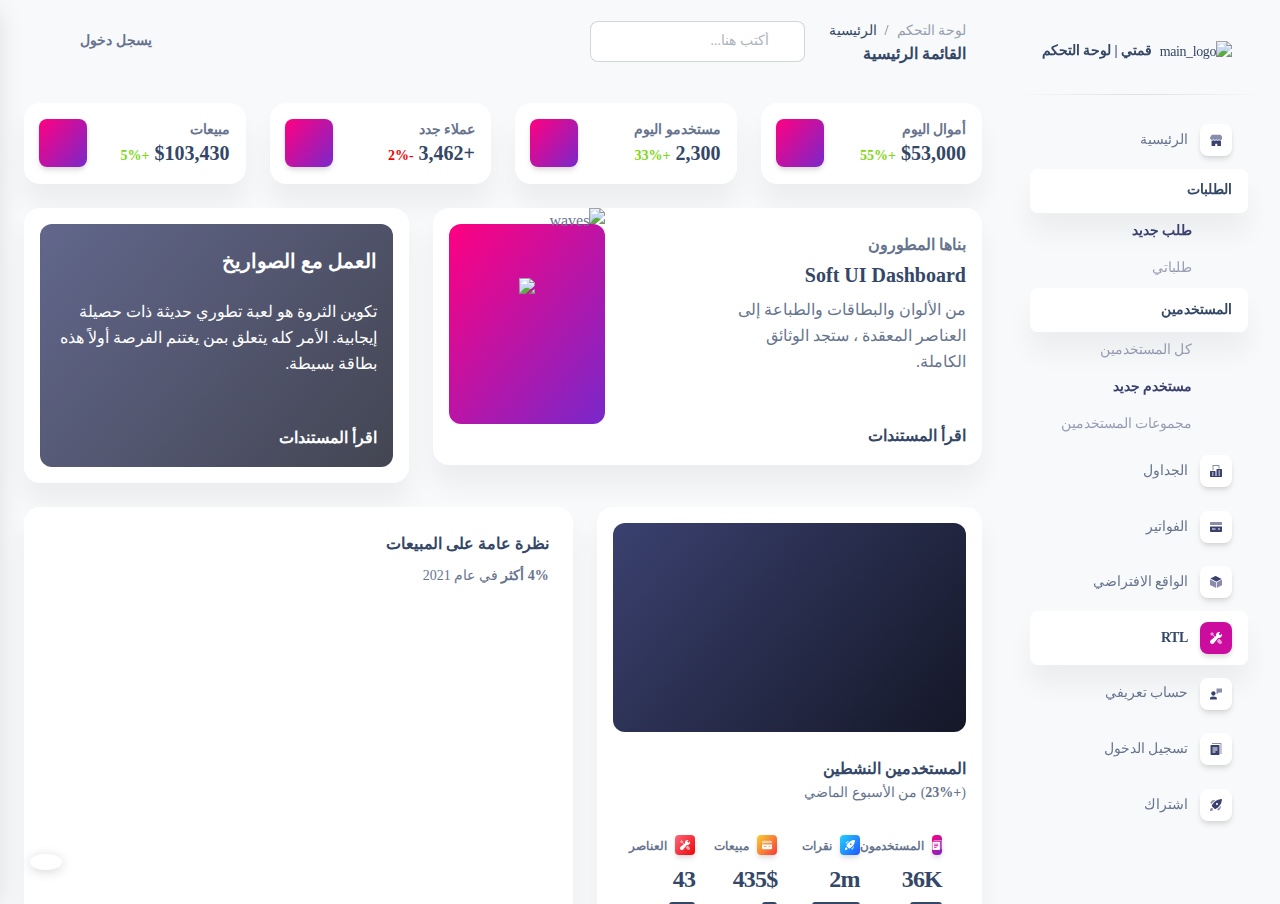
==== commit 2b23e8a7: "completed new user page added all users page" ====
--- a/pages/index.html
+++ b/pages/index.html
@@ -22,7 +22,7 @@
   <link rel="apple-touch-icon" sizes="76x76" href="../assets/img/apple-icon.png">
   <link rel="icon" type="image/png" href="../assets/img/favicon.png">
   <title>
-    Soft UI Dashboard by Creative Tim
+    قمتي | لوحة التحكم
   </title>
   <!--     Fonts and icons     -->
   <link href="https://fonts.googleapis.com/css?family=Open+Sans:300,400,600,700" rel="stylesheet" />
@@ -44,17 +44,17 @@
       <i class="fas fa-times p-3 cursor-pointer text-secondary opacity-5 position-absolute start-0 top-0 d-none d-xl-none" aria-hidden="true" id="iconSidenav"></i>
       <a class="navbar-brand m-0" href="https://demos.creative-tim.com/soft-ui-dashboard/pages/dashboard.html" target="_blank">
         <img src="../assets/img/logo-ct.png" class="navbar-brand-img h-100" alt="main_logo">
-        <span class="me-1 font-weight-bold">Soft UI Dashboard</span>
+        <span class="me-1 font-weight-bold">قمتي | لوحة التحكم</span>
       </a>
     </div>
     <hr class="horizontal dark mt-0">
     <div class="collapse navbar-collapse px-0 w-auto  max-height-vh-100 h-100" id="sidenav-collapse-main">
       <ul class="navbar-nav">
         <li class="nav-item">
-          <a class="nav-link " href="../pages/dashboard.html">
+          <a class="nav-link " href="index.html">
             <div class="icon icon-shape icon-sm shadow border-radius-md bg-white text-center ms-2 d-flex align-items-center justify-content-center">
               <svg width="12px" height="12px" viewBox="0 0 45 40" version="1.1" xmlns="http://www.w3.org/2000/svg" xmlns:xlink="http://www.w3.org/1999/xlink">
-                <title>shop </title>
+                <title>index </title>
                 <g stroke="none" stroke-width="1" fill="none" fill-rule="evenodd">
                   <g transform="translate(-1716.000000, -439.000000)" fill="#FFFFFF" fill-rule="nonzero">
                     <g transform="translate(1716.000000, 291.000000)">
@@ -98,8 +98,14 @@
           </a>
           <div class="collapse show" id="usersSection">
             <ul class="nav ms-4 ps-3">
+              <li class="nav-item">
+                <a class="nav-link " href="all_users.html">
+                  <span class="sidenav-mini-icon"> A </span>
+                  <span class="sidenav-normal"> كل المستخدمين </span>
+                </a>
+              </li>
               <li class="nav-item active">
-                <a class="nav-link active" href="../../pages/dashboards/default.html">
+                <a class="nav-link active" href="new_user.html">
                   <span class="sidenav-mini-icon"> D </span>
                   <span class="sidenav-normal">مستخدم جديد</span>
                 </a>
@@ -260,22 +266,6 @@
         </li>
       </ul>
     </div>
-    <div class="sidenav-footer mx-3 ">
-      <div class="card card-background shadow-none card-background-mask-secondary" id="sidenavCard">
-        <div class="full-background" style="background-image: url('../assets/img/curved-images/white-curved.jpeg')"></div>
-        <div class="card-body text-start p-3 w-100">
-          <div class="icon icon-shape icon-sm bg-white shadow text-center mb-3 d-flex align-items-center justify-content-center border-radius-md">
-            <i class="ni ni-diamond text-dark text-gradient text-lg top-0" aria-hidden="true" id="sidenavCardIcon"></i>
-          </div>
-          <div class="docs-info">
-            <h6 class="text-white up mb-0 text-end">تحتاج مساعدة?</h6>
-            <p class="text-xs font-weight-bold text-end">يرجى التحقق من مستنداتنا</p>
-            <a href="https://www.creative-tim.com/learning-lab/bootstrap/license/soft-ui-dashboard" target="_blank" class="btn btn-white btn-sm w-100 mb-0">توثيق</a>
-          </div>
-        </div>
-      </div>
-      <a class="btn bg-gradient-primary mt-4 w-100" href="https://www.creative-tim.com/product/soft-ui-dashboard-pro?ref=sidebarfree" type="button">Upgrade to pro</a>
-    </div>
   </aside>
   <main class="main-content position-relative max-height-vh-100 h-100 mt-1 border-radius-lg overflow-hidden">
     <!-- Navbar -->
@@ -283,10 +273,10 @@
       <div class="container-fluid py-1 px-3">
         <nav aria-label="breadcrumb">
           <ol class="breadcrumb bg-transparent mb-0 pb-0 pt-1 px-0 ">
-            <li class="breadcrumb-item text-sm ps-2"><a class="opacity-5 text-dark" href="javascript:;">لوحات القيادة</a></li>
-            <li class="breadcrumb-item text-sm text-dark active" aria-current="page">RTL</li>
+            <li class="breadcrumb-item text-sm ps-2"><a class="opacity-5 text-dark" href="javascript:;"> لوحة التحكم</a></li>
+            <li class="breadcrumb-item text-sm text-dark active" aria-current="page">الرئيسية</li>
           </ol>
-          <h6 class="font-weight-bolder mb-0">RTL</h6>
+          <h6 class="font-weight-bolder mb-0">القائمة الرئيسية</h6>
         </nav>
         <div class="collapse navbar-collapse mt-sm-0 mt-2 px-0" id="navbar">
           <div class="ms-md-auto pe-md-3 d-flex align-items-center">
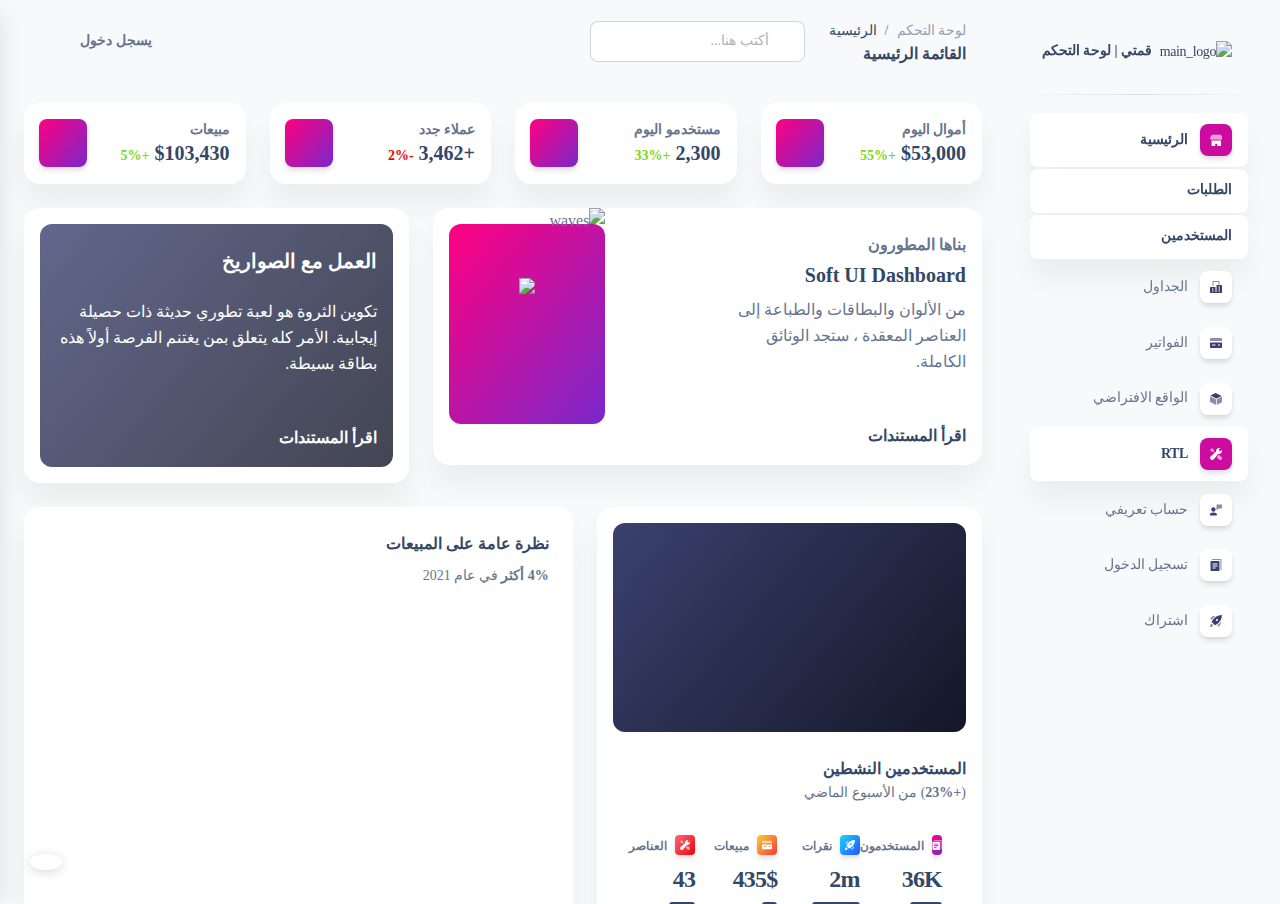
==== commit 05fb0320: "added signup and sign in" ====
--- a/pages/index.html
+++ b/pages/index.html
@@ -50,8 +50,8 @@
     <hr class="horizontal dark mt-0">
     <div class="collapse navbar-collapse px-0 w-auto  max-height-vh-100 h-100" id="sidenav-collapse-main">
       <ul class="navbar-nav">
-        <li class="nav-item">
-          <a class="nav-link " href="index.html">
+        <li class="nav-item active">
+          <a class="nav-link active" href="#">
             <div class="icon icon-shape icon-sm shadow border-radius-md bg-white text-center ms-2 d-flex align-items-center justify-content-center">
               <svg width="12px" height="12px" viewBox="0 0 45 40" version="1.1" xmlns="http://www.w3.org/2000/svg" xmlns:xlink="http://www.w3.org/1999/xlink">
                 <title>index </title>
@@ -75,10 +75,10 @@
             
             <span class="nav-link-text ms-1">الطلبات</span>
           </a>
-          <div class="collapse show" id="orders">
+          <div class="collapse " id="orders">
             <ul class="nav ms-4 ps-3">
-              <li class="nav-item active">
-                <a class="nav-link active" href="../../pages/dashboards/default.html">
+              <li class="nav-item ">
+                <a class="nav-link " href="../../pages/dashboards/default.html">
                   <span class="sidenav-mini-icon"> D </span>
                   <span class="sidenav-normal"> طلب جديد </span>
                 </a>
@@ -96,7 +96,7 @@
           <a data-bs-toggle="collapse" href="#usersSection" class="nav-link active" aria-controls="#usersSection" role="button" aria-expanded="false">
             <span class="nav-link-text ms-1">المستخدمين</span>
           </a>
-          <div class="collapse show" id="usersSection">
+          <div class="collapse" id="usersSection">
             <ul class="nav ms-4 ps-3">
               <li class="nav-item">
                 <a class="nav-link " href="all_users.html">
@@ -104,14 +104,14 @@
                   <span class="sidenav-normal"> كل المستخدمين </span>
                 </a>
               </li>
-              <li class="nav-item active">
-                <a class="nav-link active" href="new_user.html">
+              <li class="nav-item ">
+                <a class="nav-link " href="new_user.html">
                   <span class="sidenav-mini-icon"> D </span>
                   <span class="sidenav-normal">مستخدم جديد</span>
                 </a>
               </li>
               <li class="nav-item ">
-                <a class="nav-link " href="../../pages/dashboards/automotive.html">
+                <a class="nav-link " href="all_user_groups.html">
                   <span class="sidenav-mini-icon"> A </span>
                   <span class="sidenav-normal"> مجموعات المستخدمين </span>
                 </a>
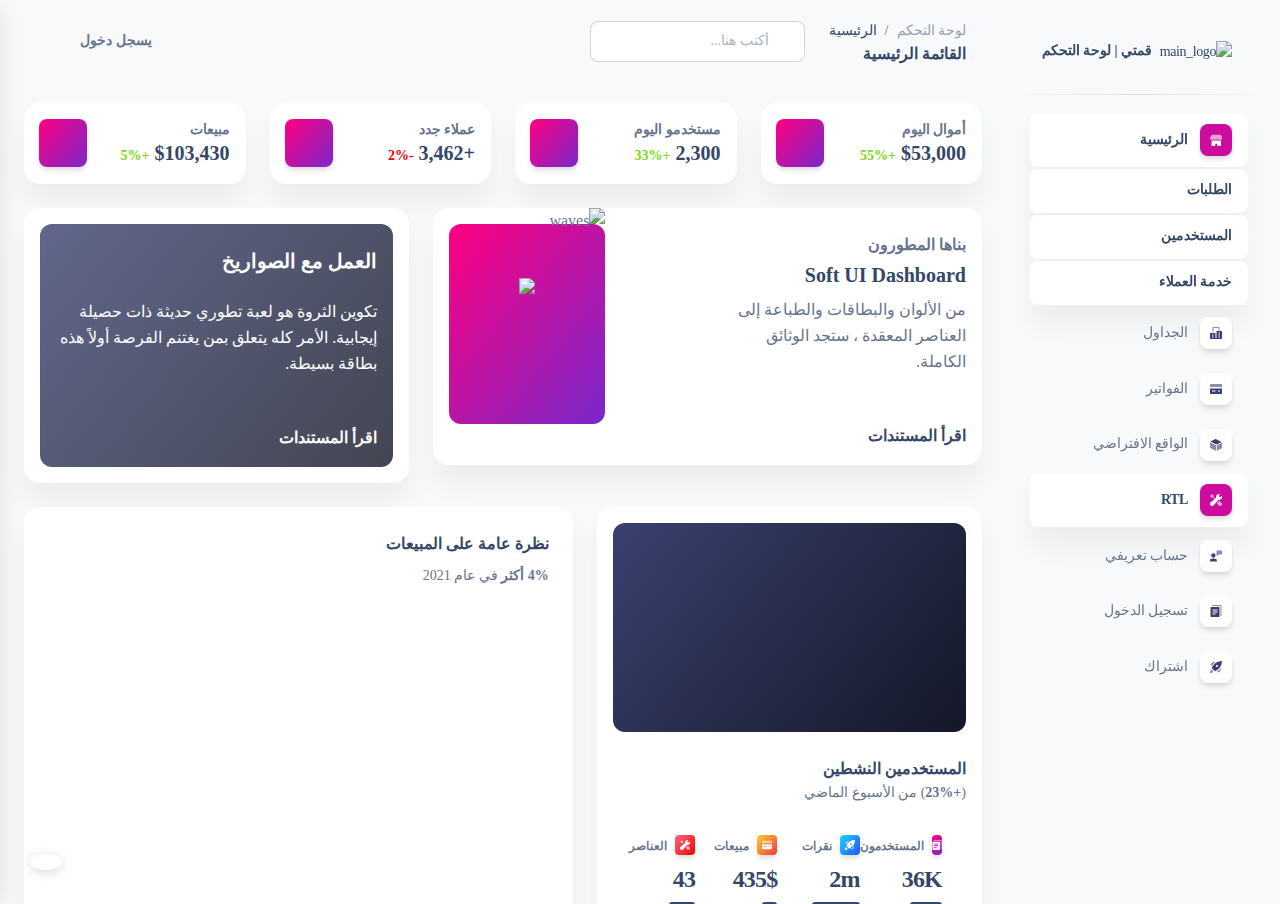
==== commit a02a1f9f: "added managerial and customer service pages" ====
--- a/pages/index.html
+++ b/pages/index.html
@@ -114,6 +114,33 @@
                 <a class="nav-link " href="all_user_groups.html">
                   <span class="sidenav-mini-icon"> A </span>
                   <span class="sidenav-normal"> مجموعات المستخدمين </span>
+                </a>
+              </li>
+            </ul>
+          </div>
+        </li>
+        <li class="nav-item">
+          <a data-bs-toggle="collapse" href="#customerService" class="nav-link active" aria-controls="#customerService" role="button" aria-expanded="false">
+            <span class="nav-link-text ms-1">خدمة العملاء</span>
+          </a>
+          <div class="collapse" id="customerService">
+            <ul class="nav ms-4 ps-3">
+              <li class="nav-item ">
+                <a class="nav-link " href="new_user.html">
+                  <span class="sidenav-mini-icon"> ال </span>
+                  <span class="sidenav-normal"> الطلبات</span>
+                </a>
+              </li>
+              <li class="nav-item">
+                <a class="nav-link " href="cs_orders_types.html">
+                  <span class="sidenav-mini-icon"> أ </span>
+                  <span class="sidenav-normal"> انواع الطلبات  </span>
+                </a>
+              </li>
+              <li class="nav-item">
+                <a class="nav-link " href="cs_orders_categories.html">
+                  <span class="sidenav-mini-icon"> أ </span>
+                  <span class="sidenav-normal"> تصنيفات الطلبات  </span>
                 </a>
               </li>
             </ul>
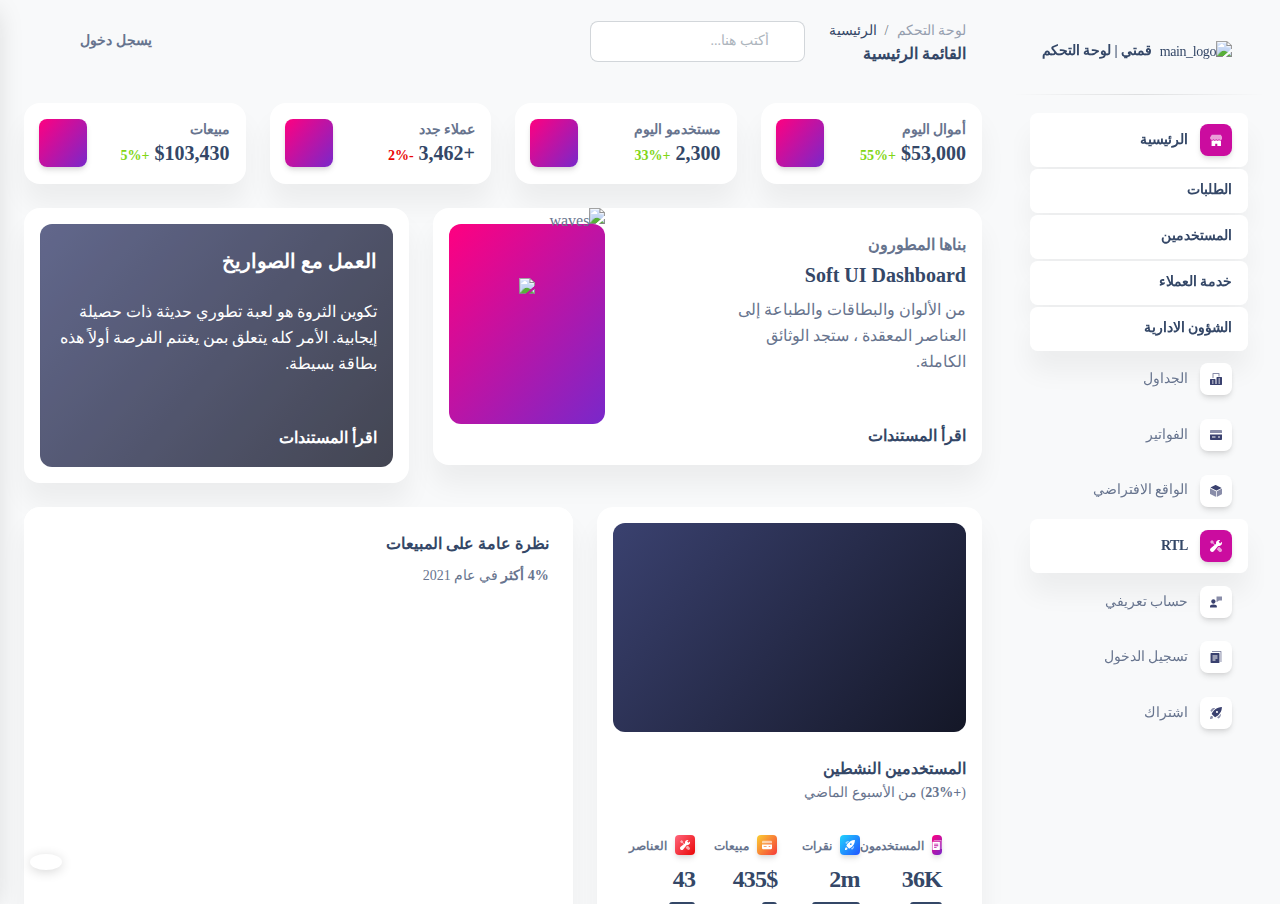
==== commit 1554d778: "finished added managerial and cs tickets" ====
--- a/pages/index.html
+++ b/pages/index.html
@@ -139,6 +139,33 @@
               </li>
               <li class="nav-item">
                 <a class="nav-link " href="cs_orders_categories.html">
+                  <span class="sidenav-mini-icon"> أ </span>
+                  <span class="sidenav-normal"> تصنيفات الطلبات  </span>
+                </a>
+              </li>
+            </ul>
+          </div>
+        </li>
+        <li class="nav-item">
+          <a data-bs-toggle="collapse" href="#managerialTickets" class="nav-link active" aria-controls="#managerialTickets" role="button" aria-expanded="false">
+            <span class="nav-link-text ms-1"> الشؤون الادارية</span>
+          </a>
+          <div class="collapse" id="managerialTickets">
+            <ul class="nav ms-4 ps-3">
+              <li class="nav-item ">
+                <a class="nav-link " href="#">
+                  <span class="sidenav-mini-icon"> ال </span>
+                  <span class="sidenav-normal"> الطلبات</span>
+                </a>
+              </li>
+              <li class="nav-item">
+                <a class="nav-link " href="m_orders_types.html">
+                  <span class="sidenav-mini-icon"> أ </span>
+                  <span class="sidenav-normal"> انواع الطلبات  </span>
+                </a>
+              </li>
+              <li class="nav-item">
+                <a class="nav-link " href="m_orders_categories.html">
                   <span class="sidenav-mini-icon"> أ </span>
                   <span class="sidenav-normal"> تصنيفات الطلبات  </span>
                 </a>
